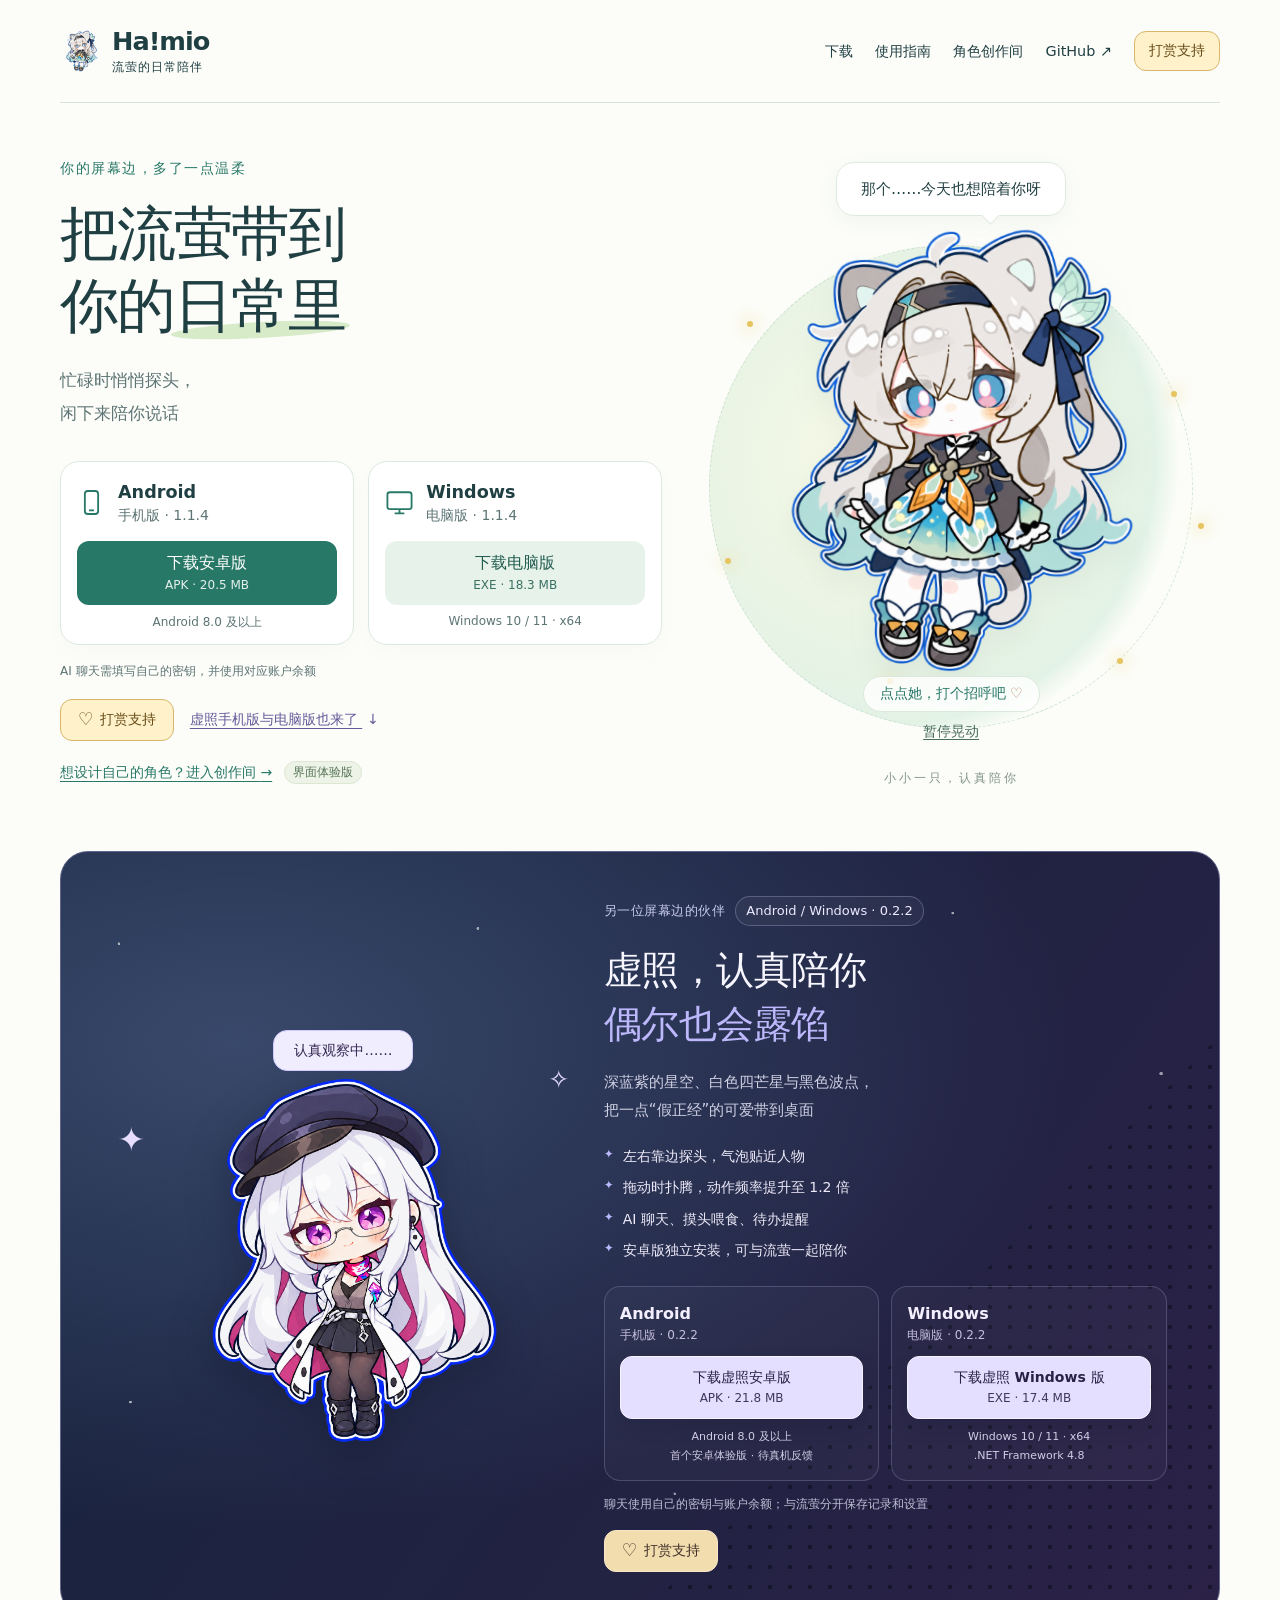
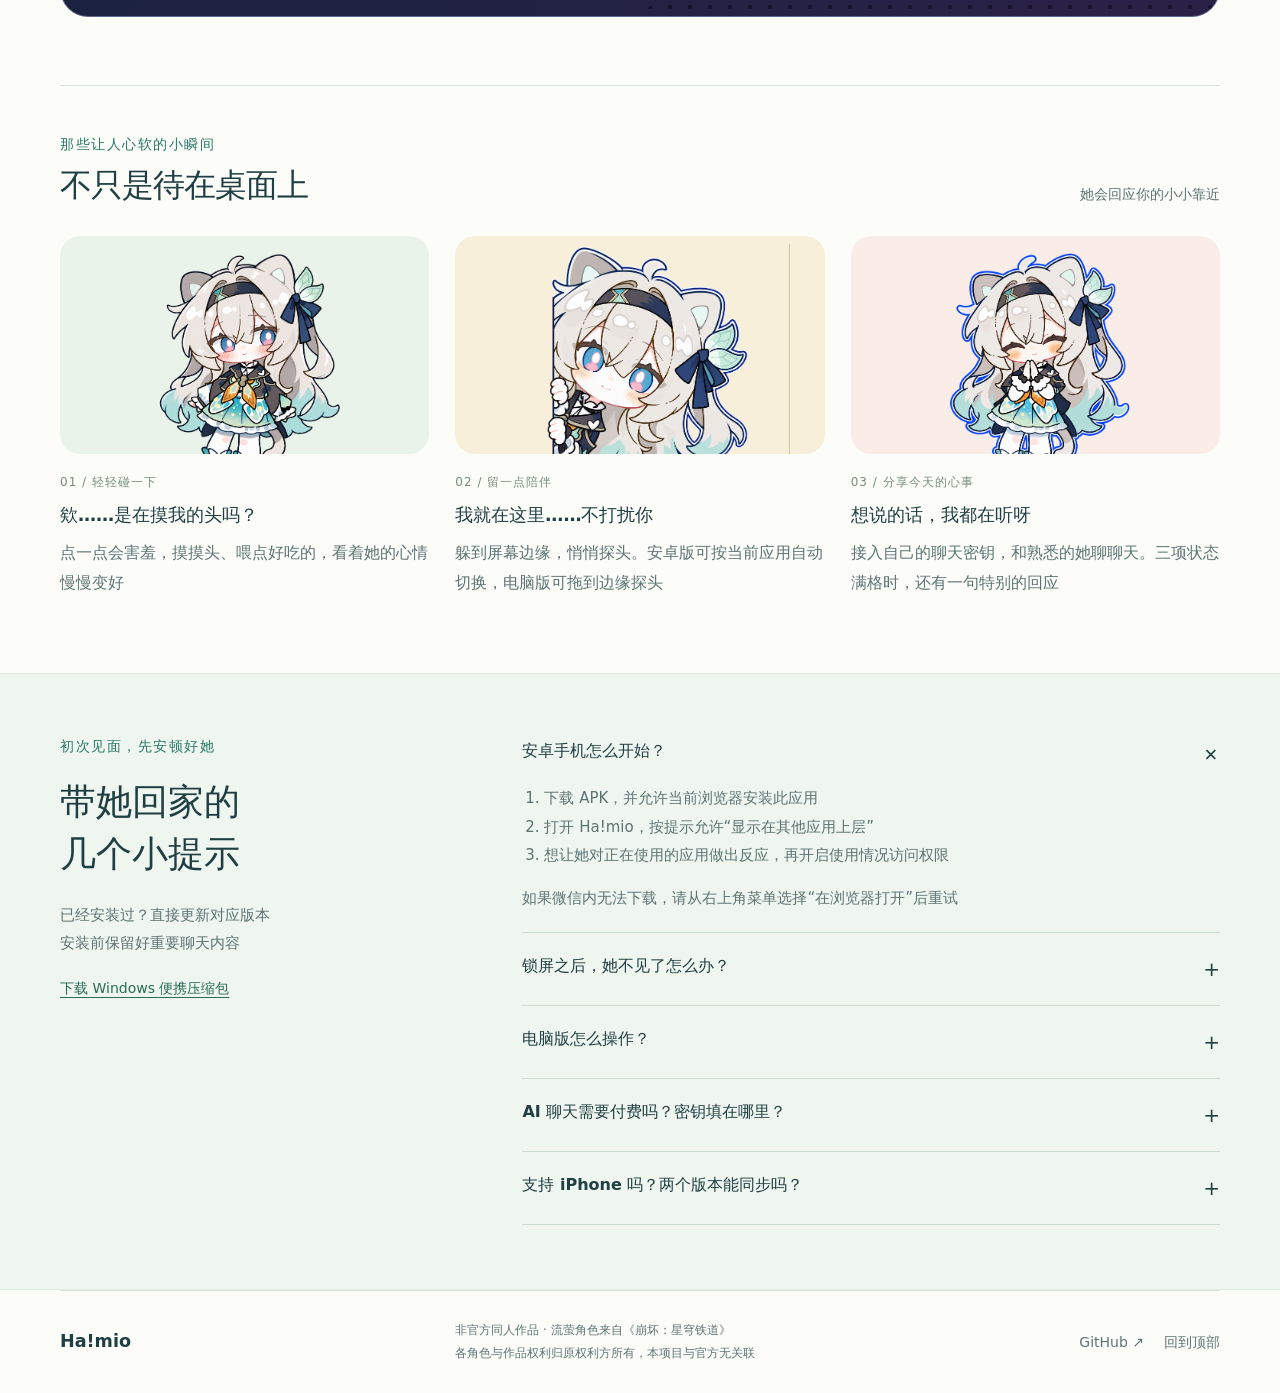
==== index.html @ b0b7372f "Publish Xuzhao Android 0.2.2 and add support dialog" ====
<!doctype html>
<html lang="zh-CN">
<head>
  <meta charset="utf-8">
  <meta name="viewport" content="width=device-width,initial-scale=1">
  <meta name="theme-color" content="#edf7f1">
  <meta name="description" content="Ha!mio 桌宠：流萤与虚照的 Android / Windows 版。摸头、喂食、探头陪伴与 AI 聊天。">
  <title>Ha!mio</title>
  <link rel="icon" href="favicon.ico">
  <link rel="stylesheet" href="style.css?v=20261021">
  <script src="app.js?v=20261021" defer></script>
</head>
<body>
  <a class="skip-link" href="#downloads">跳到下载</a>
  <header class="site-header wrap">
    <a class="brand" href="#top" aria-label="Ha!mio 首页"><img src="assets/idle.png" width="42" height="42" alt=""><span>Ha!mio<span class="brand-sub">流萤的日常陪伴</span></span></a>
    <nav aria-label="页面导航"><a href="#downloads">下载</a><a href="#guide">使用指南</a><a href="studio/">角色创作间</a><a href="https://github.com/Fangyihang-MAKO/hamio" target="_blank" rel="noopener noreferrer">GitHub ↗</a><button type="button" class="support-trigger support-nav" data-open-support aria-haspopup="dialog" aria-controls="support-dialog">打赏支持</button></nav>
  </header>
  <main id="top">
    <section class="hero wrap" aria-labelledby="hero-title">
      <div class="hero-copy">
        <p class="eyebrow">你的屏幕边，多了一点温柔</p>
        <h1 id="hero-title">把流萤带到<br>你的<span class="underline">日常里</span></h1>
        <p class="intro">忙碌时悄悄探头，<br>闲下来陪你说话</p>
        <div class="download-grid" id="downloads">
          <article class="download-card">
            <div class="platform"><svg viewBox="0 0 24 24" aria-hidden="true"><rect x="6.5" y="2.5" width="11" height="19" rx="2.5"/><path d="M10 18.5h4"/></svg><div><h2>Android</h2><span>手机版 · 1.1.4</span></div></div>
            <a class="button primary download" href="downloads/Ha-mio-Firefly-1.1.4.apk" download>下载安卓版 <span>APK · 20.5 MB</span></a>
            <p class="card-note">Android 8.0 及以上</p>
          </article>
          <article class="download-card">
            <div class="platform"><svg viewBox="0 0 24 24" aria-hidden="true"><rect x="2" y="3.5" width="20" height="14" rx="2"/><path d="M8 21h8M12 17.5V21"/></svg><div><h2>Windows</h2><span>电脑版 · 1.1.4</span></div></div>
            <a class="button secondary download" href="downloads/Ha-mio-Firefly-Windows-1.1.4.exe" download>下载电脑版 <span>EXE · 18.3 MB</span></a>
            <p class="card-note">Windows 10 / 11 · x64</p>
          </article>
        </div>
        <p class="download-note"><span>AI 聊天需填写自己的密钥，并使用对应账户余额</span></p>
        <div class="community-actions"><button type="button" class="support-trigger" data-open-support aria-haspopup="dialog" aria-controls="support-dialog"><span aria-hidden="true">♡</span> 打赏支持</button><a class="xuzhao-jump" href="#xuzhao">虚照手机版与电脑版也来了 <span aria-hidden="true">↓</span></a></div>
        <p id="download-status" class="download-status" role="status"></p>
        <p class="star-prompt" data-star-prompt="download-status" hidden><span>喜欢这份陪伴？</span><a href="https://github.com/Fangyihang-MAKO/hamio" target="_blank" rel="noopener noreferrer">去 GitHub 点个 Star <span aria-hidden="true">☆</span></a><small>自愿支持，不影响下载</small></p>
        <p class="studio-invite"><a href="studio/">想设计自己的角色？进入创作间 <span aria-hidden="true">→</span></a><span>界面体验版</span></p>
      </div>
      <div class="hero-art">
        <div class="orbit" aria-hidden="true"></div><div class="sparkles" aria-hidden="true"><i></i><i></i><i></i><i></i><i></i><i></i><i></i></div>
        <p class="speech" id="pet-speech" aria-live="polite">那个……今天也想陪着你呀</p>
        <button class="pet-button" id="pet-button" aria-label="摸摸流萤的头，看看她的表情"><span class="pet-pose"><img id="pet-image" src="assets/idle.png" width="1254" height="1254" alt="银发、薄荷色发尾的流萤，安静地看着你" fetchpriority="high"><img id="pet-transition" src="assets/idle.png" width="1254" height="1254" alt="" aria-hidden="true"></span></button>
        <span class="pet-hint">点点她，打个招呼吧 <span aria-hidden="true">♡</span></span>
        <button class="motion-toggle" id="motion-toggle" aria-pressed="false" hidden>开启晃动</button>
        <span class="art-caption">小小一只，认真陪你</span>
      </div>
    </section>

    <section class="xuzhao-release wrap" id="xuzhao" aria-labelledby="xuzhao-title">
      <div class="xuzhao-stage" aria-hidden="true">
        <span class="xuzhao-star xuzhao-star-one">✦</span><span class="xuzhao-star xuzhao-star-two">✧</span>
        <span class="xuzhao-stage-line">认真观察中……</span>
        <img src="assets/xuzhao-idle.png" width="1199" height="1312" alt="" loading="lazy">
      </div>
      <div class="xuzhao-copy">
        <p class="xuzhao-kicker">另一位屏幕边的伙伴 <span>Android / Windows · 0.2.2</span></p>
        <h2 id="xuzhao-title">虚照，认真陪你<br><span>偶尔也会露馅</span></h2>
        <p class="xuzhao-intro">深蓝紫的星空、白色四芒星与黑色波点，<br>把一点“假正经”的可爱带到桌面</p>
        <ul class="xuzhao-features">
          <li>左右靠边探头，气泡贴近人物</li>
          <li>拖动时扑腾，动作频率提升至 1.2 倍</li>
          <li>AI 聊天、摸头喂食、待办提醒</li>
          <li>安卓版独立安装，可与流萤一起陪你</li>
        </ul>
        <div class="xuzhao-downloads">
          <article class="xuzhao-platform-card">
            <h3>Android <span>手机版 · 0.2.2</span></h3>
            <a class="button download xuzhao-download" href="downloads/Ha-mio-Xuzhao-Android-0.2.2.apk" download data-download-status="xuzhao-download-status">下载虚照安卓版 <span>APK · 21.8 MB</span></a>
            <p class="xuzhao-requirements">Android 8.0 及以上<br>首个安卓体验版 · 待真机反馈</p>
          </article>
          <article class="xuzhao-platform-card">
            <h3>Windows <span>电脑版 · 0.2.2</span></h3>
            <a class="button download xuzhao-download" href="downloads/Ha-mio-Xuzhao-Windows-0.2.2.exe" download data-download-status="xuzhao-download-status">下载虚照 Windows 版 <span>EXE · 17.4 MB</span></a>
            <p class="xuzhao-requirements">Windows 10 / 11 · x64<br>.NET Framework 4.8</p>
          </article>
        </div>
        <p class="xuzhao-key-note">聊天使用自己的密钥与账户余额；与流萤分开保存记录和设置</p>
        <button type="button" class="support-trigger xuzhao-support" data-open-support aria-haspopup="dialog" aria-controls="support-dialog"><span aria-hidden="true">♡</span> 打赏支持</button>
        <p id="xuzhao-download-status" class="xuzhao-download-status" role="status"></p>
        <p class="star-prompt xuzhao-star-prompt" data-star-prompt="xuzhao-download-status" hidden><span>喜欢这份陪伴？</span><a href="https://github.com/Fangyihang-MAKO/hamio" target="_blank" rel="noopener noreferrer">去 GitHub 点个 Star <span aria-hidden="true">☆</span></a><small>自愿支持，不影响下载</small></p>
      </div>
    </section>

    <section class="moments wrap" aria-labelledby="moments-title">
      <div class="section-heading"><div><p class="eyebrow">那些让人心软的小瞬间</p><h2 id="moments-title">不只是待在桌面上</h2></div><p>她会回应你的小小靠近</p></div>
      <div class="moment-grid">
        <article class="moment"><div class="moment-image mint"><img src="assets/shy.png" width="1254" height="1254" alt="脸颊泛红的流萤" loading="lazy"></div><span class="number">01 / 轻轻碰一下</span><h3>欸……是在摸我的头吗？</h3><p>点一点会害羞，摸摸头、喂点好吃的，看着她的心情慢慢变好</p></article>
        <article class="moment"><div class="moment-image cream"><img class="peek-art" src="assets/peek.png" width="1254" height="1254" alt="从右侧悄悄探出头的流萤" loading="lazy"></div><span class="number">02 / 留一点陪伴</span><h3>我就在这里……不打扰你</h3><p>躲到屏幕边缘，悄悄探头。安卓版可按当前应用自动切换，电脑版可拖到边缘探头</p></article>
        <article class="moment"><div class="moment-image pink"><img src="assets/clap_closed.png" width="1254" height="1254" alt="闭眼微笑、双手合拢鼓掌的流萤" loading="lazy"></div><span class="number">03 / 分享今天的心事</span><h3>想说的话，我都在听呀</h3><p>接入自己的聊天密钥，和熟悉的她聊聊天。三项状态满格时，还有一句特别的回应</p></article>
      </div>
    </section>

    <section class="guide-section" id="guide" aria-labelledby="guide-title"><div class="wrap guide-layout">
      <div class="guide-intro"><p class="eyebrow">初次见面，先安顿好她</p><h2 id="guide-title">带她回家的<br>几个小提示</h2><p>已经安装过？直接更新对应版本<br>安装前保留好重要聊天内容</p><a class="text-link" href="downloads/Ha-mio-Firefly-Windows-1.1.4-portable.zip" download>下载 Windows 便携压缩包</a></div>
      <div class="faqs">
        <details open><summary>安卓手机怎么开始？<span aria-hidden="true">+</span></summary><div class="answer"><ol><li>下载 APK，并允许当前浏览器安装此应用</li><li>打开 Ha!mio，按提示允许“显示在其他应用上层”</li><li>想让她对正在使用的应用做出反应，再开启使用情况访问权限</li></ol><p>如果微信内无法下载，请从右上角菜单选择“在浏览器打开”后重试</p></div></details>
        <details><summary>锁屏之后，她不见了怎么办？<span aria-hidden="true">+</span></summary><div class="answer"><p>通常是手机限制了后台运行。请在系统设置里允许 Ha!mio 自启动、后台运行，并将电池策略设为“不限制”。不同机型的入口名称会有差异</p><p>华为：设置 → 应用和服务 → 应用启动管理 → Ha!mio → 关闭自动管理，并允许三项后台权限</p><a class="text-link" href="assets/sleep-guide.png" target="_blank" rel="noopener">查看各品牌锁屏恢复图解</a><p>纯血鸿蒙通过兼容工具运行时，仍可能消失，也无法完整识别鸿蒙原生应用</p></div></details>
        <details><summary>电脑版怎么操作？<span aria-hidden="true">+</span></summary><div class="answer"><p>打开 EXE 即可使用，系统需有 .NET Framework 4.8。单击害羞、双击聊天、拖动换位置，拖到左右边缘松手即可探头。更多功能在右键菜单里</p><p>更新前请先从旧版的右键或托盘菜单中退出。电脑版目前不支持识别前台应用后自动躲起</p><p>当前为未签名的个人体验版，请确认文件来源，不要关闭系统安全防护</p></div></details>
        <details><summary>AI 聊天需要付费吗？密钥填在哪里？<span aria-hidden="true">+</span></summary><div class="answer"><p>AI 聊天使用你自己的模型服务账户余额，费用由对应服务商收取。网页不会索取或保存你的密钥</p><p>安卓：消息 → 对应角色 → 更多 → 填写密钥<br>电脑：聊天窗口 → 装扮与密钥</p><p>当前程序使用 DeepSeek 兼容的既有接口，仅填写其他平台的密钥不能更换服务商。聊天内容会发送给模型服务处理，密钥在本机加密保存</p></div></details>
        <details><summary>支持 iPhone 吗？两个版本能同步吗？<span aria-hidden="true">+</span></summary><div class="answer"><p>目前提供 Android 和 Windows 两个版本，暂不支持 iPhone。聊天记录、密钥和设置保存在各自设备上，不会跨设备同步</p></div></details>
      </div>
    </div></section>

  </main>
  <footer class="wrap"><span class="footer-brand">Ha!mio</span><p>非官方同人作品 · 流萤角色来自《崩坏：星穹铁道》<br>各角色与作品权利归原权利方所有，本项目与官方无关联</p><div class="footer-links"><a href="https://github.com/Fangyihang-MAKO/hamio" target="_blank" rel="noopener noreferrer">GitHub ↗</a><a href="#top">回到顶部</a></div></footer>

  <dialog class="support-dialog" id="support-dialog" aria-labelledby="support-title" aria-describedby="support-description">
    <div class="support-dialog-heading"><div><p class="support-eyebrow">谢谢你喜欢 Ha!mio</p><h2 id="support-title">打赏支持</h2></div><button type="button" class="support-close" aria-label="关闭打赏窗口" autofocus>×</button></div>
    <p id="support-description">如果这份陪伴让你开心，可以用微信扫码支持创作，金额由你决定</p>
    <img class="support-qr" src="assets/support-wechat.png" alt="作者提供的微信收款码，使用微信扫码后自行确认收款人和金额" loading="lazy">
    <a class="support-save" href="assets/support-wechat.png" target="_blank" rel="noopener" download="Ha-mio-微信收款码.png">保存收款码原图</a>
    <p class="support-footnote">完全自愿；下载和使用不需要打赏</p>
  </dialog>

</body>
</html>
---- style.css ----
@charset "UTF-8";
:root{--ink:#203f42;--muted:#5d7474;--green:#287867;--mint:#e4f1e8;--cream:#fff9ec;--line:#d8e5dd;--pink:#edc7bb;font-family:"Microsoft YaHei","PingFang SC",system-ui,sans-serif;color:var(--ink);background:#fcfdf9;font-synthesis:none;scroll-behavior:smooth}
*{box-sizing:border-box}body{margin:0}button,a{-webkit-tap-highlight-color:transparent}button,input{font:inherit}a{color:inherit;text-decoration:none}button{cursor:pointer}button:focus-visible,a:focus-visible,summary:focus-visible{outline:3px solid #bd7555;outline-offset:5px}img{display:block;max-width:100%;height:auto}button{color:inherit}h1,h2,h3,p{margin:0}h1,h2,h3{font-weight:700}.wrap{width:min(1160px,calc(100% - 64px));margin-inline:auto}.skip-link{position:absolute;left:16px;top:-100px;background:white;padding:16px;z-index:10}.skip-link:focus{top:12px}.site-header{display:flex;align-items:center;justify-content:space-between;gap:20px;padding-block:26px;border-bottom:1px solid var(--line)}.brand{display:flex;align-items:center;gap:10px;font-size:1.6rem;letter-spacing:-1px;font-weight:800}.brand-sub{display:block;font-size:.625rem;letter-spacing:2px;margin-top:1px}.site-header nav{display:flex;align-items:center;gap:30px;font-size:.9rem}.hero{display:grid;grid-template-columns:1.12fr 1fr;align-items:center;gap:20px;padding-top:54px;padding-bottom:64px}.eyebrow{font-size:.875rem;letter-spacing:1.5px;color:var(--green);font-weight:600;margin-bottom:20px}h1{font-size:clamp(2.6rem,4.6vw,4.1rem);line-height:1.22;letter-spacing:-2px}.underline{position:relative;z-index:0}.underline:after{content:"";position:absolute;bottom:2px;height:16px;background:#d7ebc9;border-radius:50%;left:-3px;right:-5px;z-index:-1;transform:rotate(-3deg)}.intro{margin-top:23px;color:var(--muted);font-size:1.08rem;line-height:1.9}.download-grid{display:grid;grid-template-columns:1fr 1fr;gap:14px;margin-top:31px;scroll-margin-top:20px}.download-card{background:#fff;border:1px solid #dce9e0;border-radius:19px;padding:18px 16px 13px;box-shadow:0 7px 24px #203f4205}.platform{display:flex;align-items:center;gap:12px;margin-bottom:16px}.platform svg{width:29px;fill:none;stroke:var(--green);stroke-width:1.5;flex-shrink:0}.platform h2{font-size:1.1rem;line-height:1.4}.platform span{font-size:.8rem;color:var(--muted)}.button{display:inline-flex;align-items:center;justify-content:center;gap:7px;padding:14px 20px;border:0;border-radius:12px;font-weight:600;transition:background .2s,transform .2s;font-size:1rem;line-height:1.4}.button:hover{transform:translateY(-2px)}.download{width:100%;display:flex;flex-direction:column;gap:3px;padding:11px 8px}.download span{font-size:.75rem;font-weight:400;opacity:.88}.primary{color:#fff;background:var(--green)}.primary:hover{background:#1e6355}.secondary{color:#245d51;background:#e7f3ea}.secondary:hover{background:#d6ecdc}.card-note{text-align:center;font-size:.75rem;color:var(--muted);margin-top:9px}.download-note{font-size:.8rem;line-height:1.9;margin-top:15px;color:#42625a}.download-note span{display:block;color:var(--muted);font-size:.75rem}.download-status{font-size:.875rem;line-height:1.6;color:var(--green);min-height:0}.download-status:not(:empty){margin-top:12px}.hero-art{align-self:stretch;position:relative;display:flex;flex-direction:column;justify-content:center;align-items:center;min-width:0}.orbit{position:absolute;width:90%;aspect-ratio:1;top:14%;border-radius:50%;background:radial-gradient(circle at 40% 40%,#f9f9e6,#e2f2e5 65%,#e0f0e400 71%);border:1px dashed #a9ccb77a;transform:rotate(-20deg)}.speech{position:relative;background:#fff;border:1px solid #dfeadf;border-radius:18px;padding:14px 24px;margin-top:5px;font-size:.95rem;box-shadow:0 5px 20px #476a4810;z-index:2;text-align:center;line-height:1.6;min-height:54px}.speech:after{content:"";position:absolute;bottom:-7px;right:30%;width:12px;height:12px;background:white;transform:rotate(45deg);border-right:1px solid #dfeadf;border-bottom:1px solid #dfeadf}.pet-button{position:relative;background:none;border:0;padding:0;width:97%;max-width:460px;z-index:1;transform-origin:50% 65%;will-change:transform}.pet-button img{width:100%;filter:drop-shadow(0 14px 13px #546c6612)}.pet-button:hover{cursor:pointer}.pet-hint{position:relative;z-index:1;display:block;color:var(--green);font-size:.875rem;background:#ffffffcc;border:1px solid #dce8db;padding:8px 16px;border-radius:99px}.pet-hint span{color:#be806b}.art-caption{margin-top:18px;color:#81928b;font-size:.75rem;letter-spacing:3px}.sparkles{position:absolute;inset:10% 0 10%;pointer-events:none}.sparkles i{position:absolute;width:6px;height:6px;border-radius:50%;background:#e6c460;box-shadow:0 0 15px 5px #f3db9866;animation:glow 4s ease-in-out infinite}.sparkles i:nth-child(1){left:12%;top:20%}.sparkles i:nth-child(2){right:8%;top:34%;animation-delay:1s}.sparkles i:nth-child(3){left:8%;top:67%;animation-delay:2s}.sparkles i:nth-child(4){right:18%;bottom:12%;animation-delay:3s}.sparkles i:nth-child(5){left:50%;top:10%;animation-delay:.5s}.sparkles i:nth-child(6){left:38%;bottom:8%;animation-delay:2s}.sparkles i:nth-child(7){right:3%;top:60%;animation-delay:1.5s}@keyframes glow{0%,100%{opacity:.25;transform:translateY(5px)}50%{opacity:1;transform:translateY(-9px)}}.moments{padding:50px 0 76px;border-top:1px solid var(--line)}.section-heading{display:flex;justify-content:space-between;align-items:end;gap:20px;margin-bottom:28px}.section-heading .eyebrow{margin-bottom:10px}.section-heading h2{font-size:2rem;letter-spacing:-1px}.section-heading>p{font-size:.9rem;color:var(--muted);padding-bottom:4px}.moment-grid{display:grid;grid-template-columns:repeat(3,1fr);gap:26px}.moment-image{height:218px;border-radius:20px;overflow:hidden;position:relative;display:flex;justify-content:center}.moment-image img{height:110%;width:auto;max-width:90%;object-fit:contain;object-position:top;transform:translateY(14px)}.moment-image .peek-art{height:115%;transform:translate(24px,8px);border-right:1px solid #d2c79d}.mint{background:#eaf3ea}.cream{background:#f7efd9}.pink{background:#faede7}.number{display:block;font-size:.75rem;color:#778d7d;letter-spacing:1px;margin:20px 0 10px}.moment h3{font-size:1.13rem;line-height:1.5;margin-bottom:10px}.moment p{font-size:1rem;line-height:1.85;color:var(--muted)}.guide-section{background:#eff5ef;border-top:1px solid #e1e9df;border-bottom:1px solid #e1e9df;scroll-margin-top:20px}.guide-layout{display:grid;grid-template-columns:.72fr 1.28fr;gap:70px;padding-block:64px}.guide-intro h2{font-size:2.25rem;line-height:1.45}.guide-intro>p:not(.eyebrow){color:var(--muted);line-height:1.9;font-size:.95rem;margin-top:20px}.text-link{text-decoration:underline;text-underline-offset:4px;color:#286c59;font-size:.875rem;line-height:1.8}.guide-intro .text-link{display:inline-block;margin-top:18px}.faqs details{border-bottom:1px solid #cbdccf;padding:20px 0}.faqs details:first-child{padding-top:0}summary{cursor:pointer;font-weight:600;line-height:1.6;list-style:none;display:flex;justify-content:space-between;gap:16px}summary::-webkit-details-marker{display:none}summary>span{font-size:1.25rem;font-weight:400;transition:transform .2s}details[open] summary>span{transform:rotate(45deg)}.answer{font-size:.9375rem;line-height:1.9;color:var(--muted);padding-top:14px}.answer p+p{margin-top:12px}.answer ol{margin:0 0 14px;padding-left:22px}.answer a{display:inline-block;margin-block:12px}footer{border-top:1px solid var(--line);display:flex;justify-content:space-between;align-items:center;gap:20px;padding-block:28px;color:var(--muted);font-size:.75rem;line-height:1.9}.footer-brand{font-size:1.1rem;font-weight:700;color:var(--ink)}footer>a{font-size:.875rem}
@media(min-width:1500px){.hero{padding-top:65px;padding-bottom:75px}}
@media(max-width:850px){.wrap{width:calc(100% - 40px)}.hero{gap:5px;grid-template-columns:1.15fr 1fr}.site-header nav{gap:18px}.hero-art .speech{padding:12px;font-size:.875rem}.hero-art{justify-content:flex-start;padding-top:36px}.hero-art .pet-button{margin-top:18px}.download-card{padding:14px 10px}.hero-art .orbit{top:22%;height:auto}.moment-grid{gap:18px}.moment-image{height:170px}.guide-layout{gap:30px;grid-template-columns:.8fr 1.2fr}footer{flex-wrap:wrap}.platform{gap:8px}}
@media(max-width:620px){.wrap{width:calc(100% - 36px)}.site-header{padding-block:18px;gap:8px}.brand{font-size:1.35rem;gap:7px}.brand img{width:34px;height:34px}.brand-sub{font-size:.54rem;letter-spacing:1.3px}.site-header nav{gap:15px;font-size:.875rem}.site-header nav>a:first-child{display:none}.hero{padding-top:32px;display:flex;flex-direction:column;gap:24px;padding-bottom:35px}.hero-copy{width:100%}h1{font-size:2.8rem;letter-spacing:-1px}h1 br{display:none}.hero .eyebrow{font-size:.8rem;letter-spacing:1px;margin-bottom:14px}.intro{font-size:1rem;margin-top:16px;line-height:1.8}.intro br{display:none}.intro br:after{content:"，"}.download-grid{margin-top:23px;gap:12px}.download-card{padding:15px 12px 12px}.platform h2{font-size:1rem}.platform span{font-size:.75rem}.platform svg{width:25px}.button{font-size:.9375rem}.hero-art{width:100%;padding-top:0;max-width:400px;margin-inline:auto;align-self:center}.hero-art .pet-button{width:80%;margin-top:8px;max-width:315px}.hero-art .orbit{width:78%;top:13%}.hero-art .speech{font-size:.875rem;padding:10px 20px;min-height:0}.pet-hint{font-size:.8125rem;padding:7px 15px}.art-caption{display:none}.moments{padding-block:34px 40px}.section-heading{display:block;margin-bottom:24px}.section-heading h2{font-size:1.6rem}.section-heading>p{margin-top:10px}.moment-grid{grid-template-columns:1fr;gap:26px}.moment{display:grid;grid-template-columns:112px 1fr;gap:0 17px;align-content:start}.moment-image{grid-row:1/4;height:148px;border-radius:16px;align-self:center}.moment-image img{max-width:145%;height:100%;transform:translateY(8px)}.moment-image .peek-art{transform:translate(13px,3px);height:105%}.number{margin:3px 0 7px;font-size:.75rem}.moment h3{font-size:1rem;line-height:1.6;margin-bottom:6px}.moment p{font-size:.9375rem;line-height:1.8}.guide-layout{grid-template-columns:1fr;gap:28px;padding-block:35px}.guide-intro h2{font-size:1.7rem}.guide-intro h2 br{display:none}.guide-intro .eyebrow{margin-bottom:10px}.guide-intro>p:not(.eyebrow){margin-top:13px}.guide-intro .text-link{margin-top:10px}.faqs details{padding-block:18px}.answer{font-size:.9375rem}footer{align-items:flex-start;gap:10px;padding-block:22px}footer p{order:3;flex-basis:100%}footer>a{margin-left:auto}}
@media(prefers-reduced-motion:reduce){:root{scroll-behavior:auto}*,*:before,*:after{animation:none!important;transition:none!important}}
.brand-sub{font-size:.75rem;letter-spacing:1px;font-weight:400;margin-top:3px}.platform span{font-size:.875rem}.brand img{object-fit:contain}.hero-copy{min-width:0}@media(max-width:380px){.site-header nav{gap:9px}.brand{font-size:1.2rem}.brand img{width:30px;height:30px}.brand-sub{letter-spacing:0}}

.pet-pose{position:relative;display:block;transform-origin:50% 65%}.pet-pose img{width:100%;height:auto}.pet-pose #pet-transition{position:absolute;inset:0;opacity:0;pointer-events:none}.pet-button{touch-action:manipulation}.speech{transition:box-shadow .25s ease}.pet-button:active{cursor:pointer}@media(prefers-reduced-motion:reduce){.pet-button:not(.motion-active),.pet-button:not(.motion-active) .pet-pose{transform:none!important;will-change:auto}}

.motion-toggle{position:relative;z-index:2;background:transparent;border:0;color:#486c5e;text-decoration:underline;text-underline-offset:3px;font-size:.875rem;padding:10px 15px;min-height:40px;border-radius:12px}.motion-toggle:hover{background:#e8f1e5}.motion-toggle[hidden]{display:none}
.studio-invite{display:flex;align-items:center;flex-wrap:wrap;gap:8px 12px;margin-top:20px;font-size:.875rem;line-height:1.7}.studio-invite a{color:var(--green);text-decoration:underline;text-underline-offset:4px}.studio-invite>span{font-size:.72rem;background:#edf3e6;color:#557457;border:1px solid #dce7d2;border-radius:30px;padding:1px 8px}@media(max-width:400px){.site-header nav{gap:10px;font-size:.78rem}}

/* Xuzhao is a separate Windows release; keep the Firefly page theme intact. */
.xuzhao-jump{display:inline-block;margin-top:12px;font-size:.875rem;line-height:1.7;color:#665b9a;text-decoration:underline;text-underline-offset:4px}
.xuzhao-jump span{display:inline-block;margin-left:5px}
.xuzhao-release{position:relative;isolation:isolate;display:grid;grid-template-columns:.9fr 1.1fr;gap:30px;align-items:center;overflow:hidden;margin-bottom:68px;padding:44px 52px;border:1px solid #61648c;border-radius:28px;color:#f7f6ff;background:radial-gradient(ellipse at 15% 25%,#39496b 0%,transparent 60%),linear-gradient(125deg,#14243c,#2b2147);scroll-margin-top:24px}
.xuzhao-release:before{content:"";position:absolute;inset:0;z-index:-1;pointer-events:none;background-image:radial-gradient(circle at 5% 12%,#fff9 0 1px,transparent 1.5px),radial-gradient(circle at 36% 10%,#fff8 0 1.2px,transparent 1.7px),radial-gradient(circle at 77% 8%,#fff9 0 1px,transparent 1.5px),radial-gradient(circle at 95% 29%,#fff8 0 1.5px,transparent 2px),radial-gradient(circle at 53% 84%,#fff8 0 1px,transparent 1.5px),radial-gradient(circle at 6% 72%,#fffa 0 1px,transparent 1.5px)}
.xuzhao-release:after{content:"";position:absolute;right:0;bottom:0;width:50%;aspect-ratio:1;z-index:-1;pointer-events:none;clip-path:polygon(100% 0,100% 100%,0 100%);background-image:radial-gradient(circle,#080b18 2px,transparent 2.5px);background-size:20px 20px;opacity:.55}
.xuzhao-stage{position:relative;min-width:0;display:flex;flex-direction:column;align-items:center;justify-content:center;padding:10px 0 0}
.xuzhao-stage img{width:min(100%,340px);height:auto;filter:drop-shadow(0 14px 22px #0a10285c)}
.xuzhao-stage-line{position:relative;z-index:1;margin-bottom:5px;padding:9px 20px;background:#f0edff;border:1px solid #d2caff;border-radius:14px;color:#34274f;font-size:.875rem;line-height:1.5}
.xuzhao-star{position:absolute;color:#e6ddff;line-height:1;pointer-events:none}
.xuzhao-star-one{top:24%;left:1%;font-size:33px}
.xuzhao-star-two{top:11%;right:1%;font-size:25px}
.xuzhao-copy{min-width:0;position:relative}
.xuzhao-kicker{display:flex;flex-wrap:wrap;align-items:center;gap:10px;color:#c6caef;font-size:.8125rem;line-height:1.7;letter-spacing:.5px;margin-bottom:17px}
.xuzhao-kicker span{padding:3px 10px;border:1px solid #8589ad80;border-radius:99px;background:#ffffff0a;color:#eeeaff;letter-spacing:0}
.xuzhao-copy h2{font-size:clamp(1.8rem,3vw,2.5rem);line-height:1.4;letter-spacing:-.5px}
.xuzhao-copy h2 span{color:#bcb8fb}
.xuzhao-intro{margin-top:17px;font-size:.9375rem;line-height:1.9;color:#d0d1e4}
.xuzhao-features{padding:0;margin:20px 0 24px;list-style:none;display:grid;gap:9px;color:#eeeaf9;font-size:.875rem;line-height:1.6}
.xuzhao-features li{position:relative;padding-left:19px}
.xuzhao-features li:before{content:"✦";position:absolute;left:0;top:0;color:#bbb8fd;font-size:12px}
.xuzhao-download{max-width:340px;padding:13px 18px;background:#e5dfff;color:#282346;border:1px solid #f6f2ff;box-shadow:0 8px 20px #070c201c}
.xuzhao-download:hover{background:#f1edff}
.xuzhao-requirements{max-width:340px;text-align:center;color:#d0cde4;font-size:.75rem;line-height:1.8;margin-top:9px}
.xuzhao-key-note{max-width:420px;color:#bebed5;font-size:.75rem;line-height:1.8;margin-top:13px}
.xuzhao-download-status{font-size:.8125rem;color:#f4eaff;line-height:1.8;max-width:420px}
.xuzhao-download-status:not(:empty){margin-top:10px}
.xuzhao-release a:focus-visible{outline-color:#fff}
@media(max-width:850px){.xuzhao-release{padding:30px 28px;gap:20px}.xuzhao-copy h2{font-size:1.85rem}.xuzhao-intro br{display:none}.xuzhao-stage img{max-width:300px}}
@media(max-width:620px){.xuzhao-release{grid-template-columns:1fr;padding:26px 22px 29px;gap:22px;margin-bottom:36px;border-radius:22px}.xuzhao-stage{padding-top:0;max-width:270px;width:100%;margin-inline:auto}.xuzhao-stage img{width:235px}.xuzhao-stage-line{font-size:.8125rem;padding:7px 16px}.xuzhao-copy h2{font-size:1.9rem}.xuzhao-kicker{margin-bottom:13px;gap:7px;font-size:.75rem}.xuzhao-intro{margin-top:12px}.xuzhao-features{margin:16px 0 20px;gap:8px}.xuzhao-download,.xuzhao-requirements{max-width:none}.xuzhao-key-note{font-size:.75rem}.xuzhao-release:after{width:85%}}

.site-header nav{flex-wrap:wrap;justify-content:flex-end;gap:14px 22px}
.support-trigger{display:inline-flex;align-items:center;justify-content:center;gap:6px;padding:10px 17px;min-height:42px;border:1px solid #d9b66c;border-radius:12px;background:#fff2ca;color:#664b18;font-size:.875rem;font-weight:600;line-height:1.4}
.support-trigger:hover{background:#ffe9a8}
.support-trigger span{font-size:1.1rem;line-height:1}
.support-nav{padding:9px 14px;min-height:38px}
.community-actions{display:flex;flex-wrap:wrap;align-items:center;gap:10px 16px;margin-top:16px}
.community-actions .xuzhao-jump{margin-top:0}
.star-prompt{display:flex;flex-wrap:wrap;align-items:center;gap:6px 12px;border:1px solid #dfdfba;background:#fffcec;border-radius:12px;padding:12px 14px;margin-top:14px;font-size:.8125rem;line-height:1.7;color:#5e5838}
.star-prompt[hidden]{display:none}
.star-prompt a{font-weight:600;color:#286858;text-decoration:underline;text-underline-offset:3px}
.star-prompt small{flex-basis:100%;font-size:.75rem;color:#77745d}
.footer-links{display:flex;gap:20px;align-items:center;font-size:.875rem}
.xuzhao-downloads{display:grid;grid-template-columns:repeat(auto-fit,minmax(min(100%,210px),1fr));gap:12px}
.xuzhao-platform-card{min-width:0;padding:15px;border:1px solid #8386a861;border-radius:16px;background:#ffffff08}
.xuzhao-platform-card:only-child{max-width:340px}
.xuzhao-platform-card h3{font-size:1rem;margin-bottom:12px;line-height:1.5;color:#f4efff}
.xuzhao-platform-card h3 span{display:block;color:#c5bfdc;font-size:.75rem;font-weight:400}
.xuzhao-platform-card .xuzhao-download{max-width:none;font-size:.875rem;padding:11px 8px}
.xuzhao-platform-card .xuzhao-requirements{font-size:.6875rem;line-height:1.7;max-width:none}
.xuzhao-support{margin-top:14px;background:#f2ddae;border-color:#f8e8c8;color:#42312a}
.xuzhao-support:hover{background:#ffecc5}
.xuzhao-star-prompt{background:#ddd6ff10;border-color:#a49bca70;color:#e3def6}
.xuzhao-star-prompt a{color:#e6dcff}
.xuzhao-star-prompt small{color:#bfb9d4}
body.support-open{overflow:hidden}
.support-dialog{width:min(440px,calc(100% - 24px));max-height:calc(100vh - 24px);max-height:calc(100dvh - 24px);padding:22px;border:1px solid #d5e6dc;border-radius:22px;color:var(--ink);background:#fcfdf9;box-shadow:0 20px 70px #132f3a42;overflow:auto;overscroll-behavior:contain}
.support-dialog::backdrop{background:#132c3dc4;backdrop-filter:blur(3px)}
.support-dialog-heading{display:flex;align-items:flex-start;justify-content:space-between;gap:14px;margin-bottom:12px}
.support-eyebrow{font-size:.75rem;line-height:1.5;color:var(--green);margin-bottom:5px}
.support-dialog h2{font-size:1.5rem;line-height:1.4}
.support-close{display:flex;align-items:center;justify-content:center;flex-shrink:0;width:38px;height:38px;background:#eaf2ec;border:1px solid #d8e6dc;border-radius:50%;color:#365a4c;font-size:1.6rem;line-height:1}
.support-close:hover{background:#dcece1}
#support-description{font-size:.875rem;line-height:1.8;color:var(--muted)}
.support-qr{width:100%;height:auto;margin:16px auto 12px;border-radius:12px}
.support-save{display:flex;align-items:center;justify-content:center;min-height:43px;background:#287867;color:white;border-radius:11px;font-size:.875rem;padding:10px 14px;text-align:center}
.support-save:hover{background:#1e6355}
.support-footnote{margin-top:10px;font-size:.75rem;line-height:1.7;color:#667d70;text-align:center}
@media(max-width:850px){.site-header{flex-wrap:wrap}.site-header nav{flex:1;min-width:330px;gap:10px 16px}}
@media(max-width:620px){.site-header nav{flex-basis:100%;min-width:0;justify-content:flex-start;gap:8px 16px}.site-header nav>a:first-child{display:inline}.support-nav{padding:7px 11px;min-height:36px;font-size:.8125rem}.footer-links{margin-left:auto;gap:16px}.xuzhao-platform-card:only-child{max-width:none}.support-dialog{padding:18px;border-radius:18px}.support-dialog h2{font-size:1.35rem}.community-actions{gap:10px 14px}.star-prompt{padding:11px 12px}}
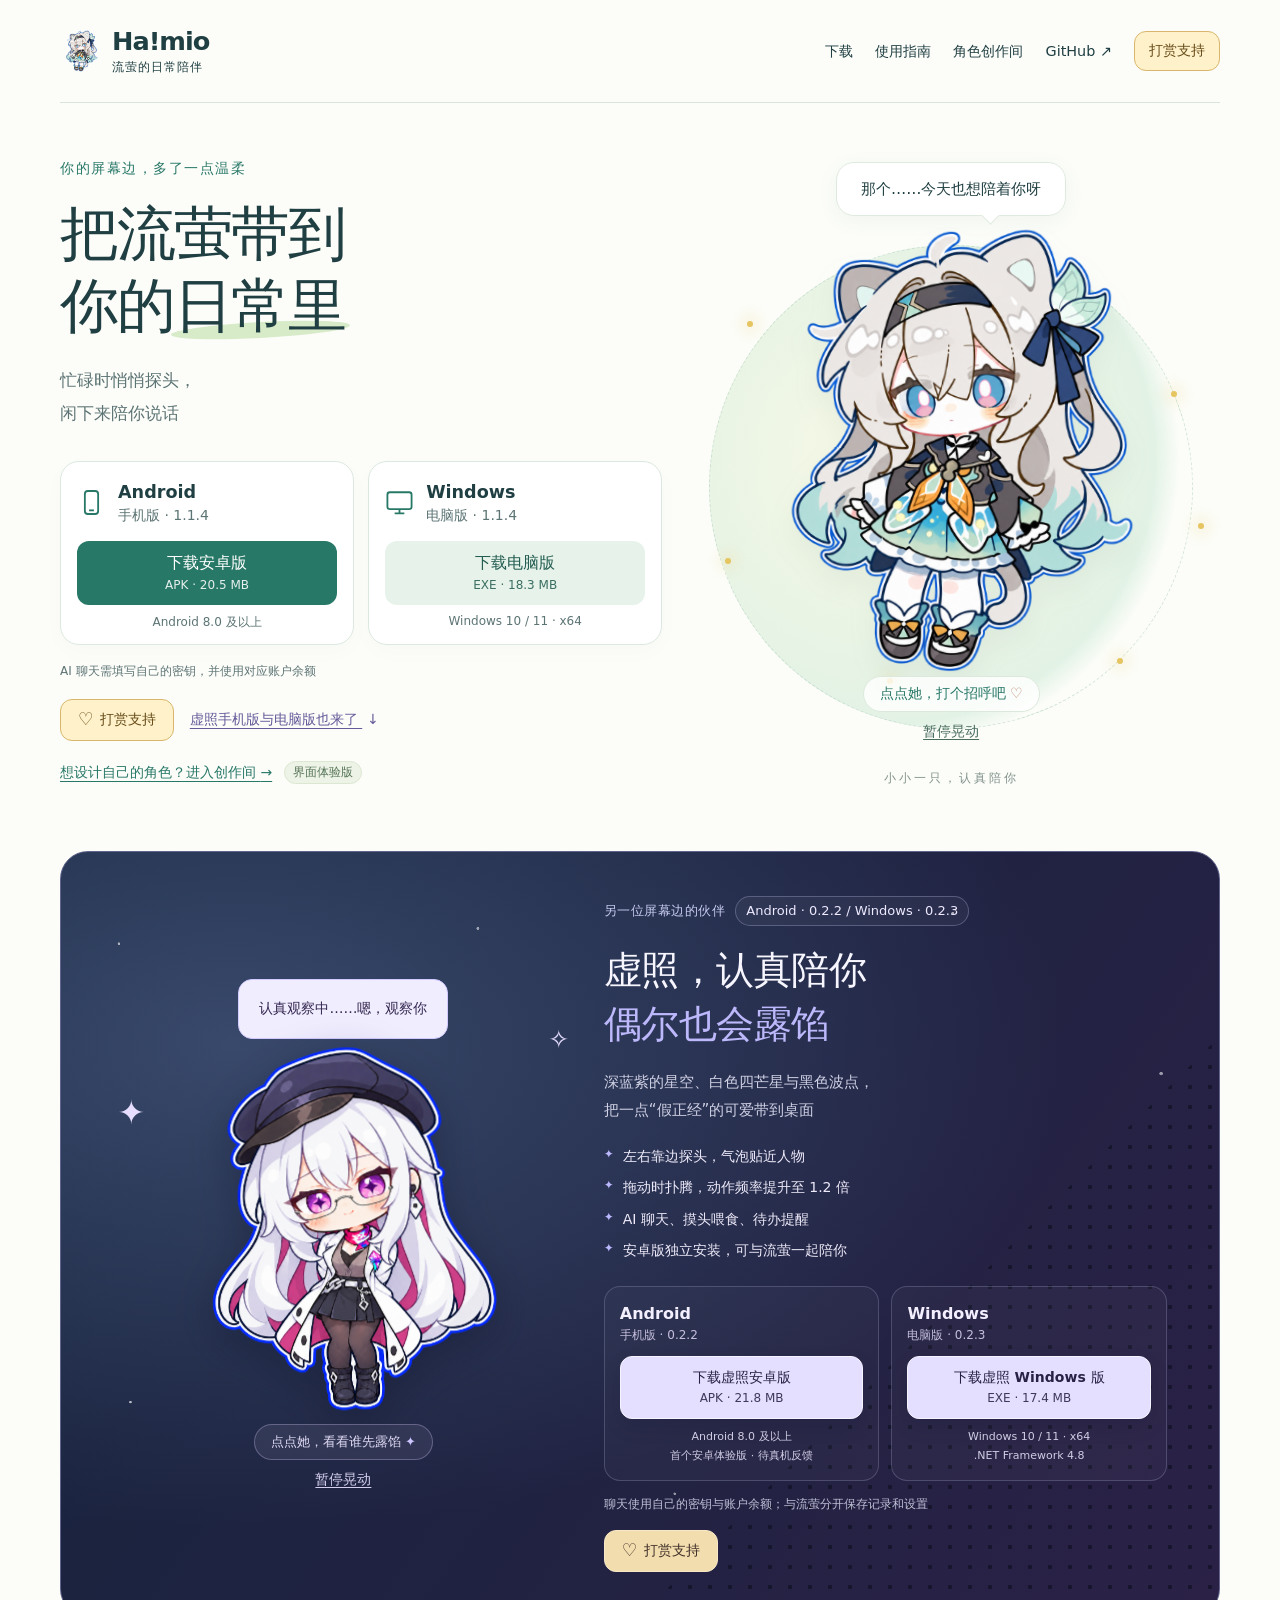
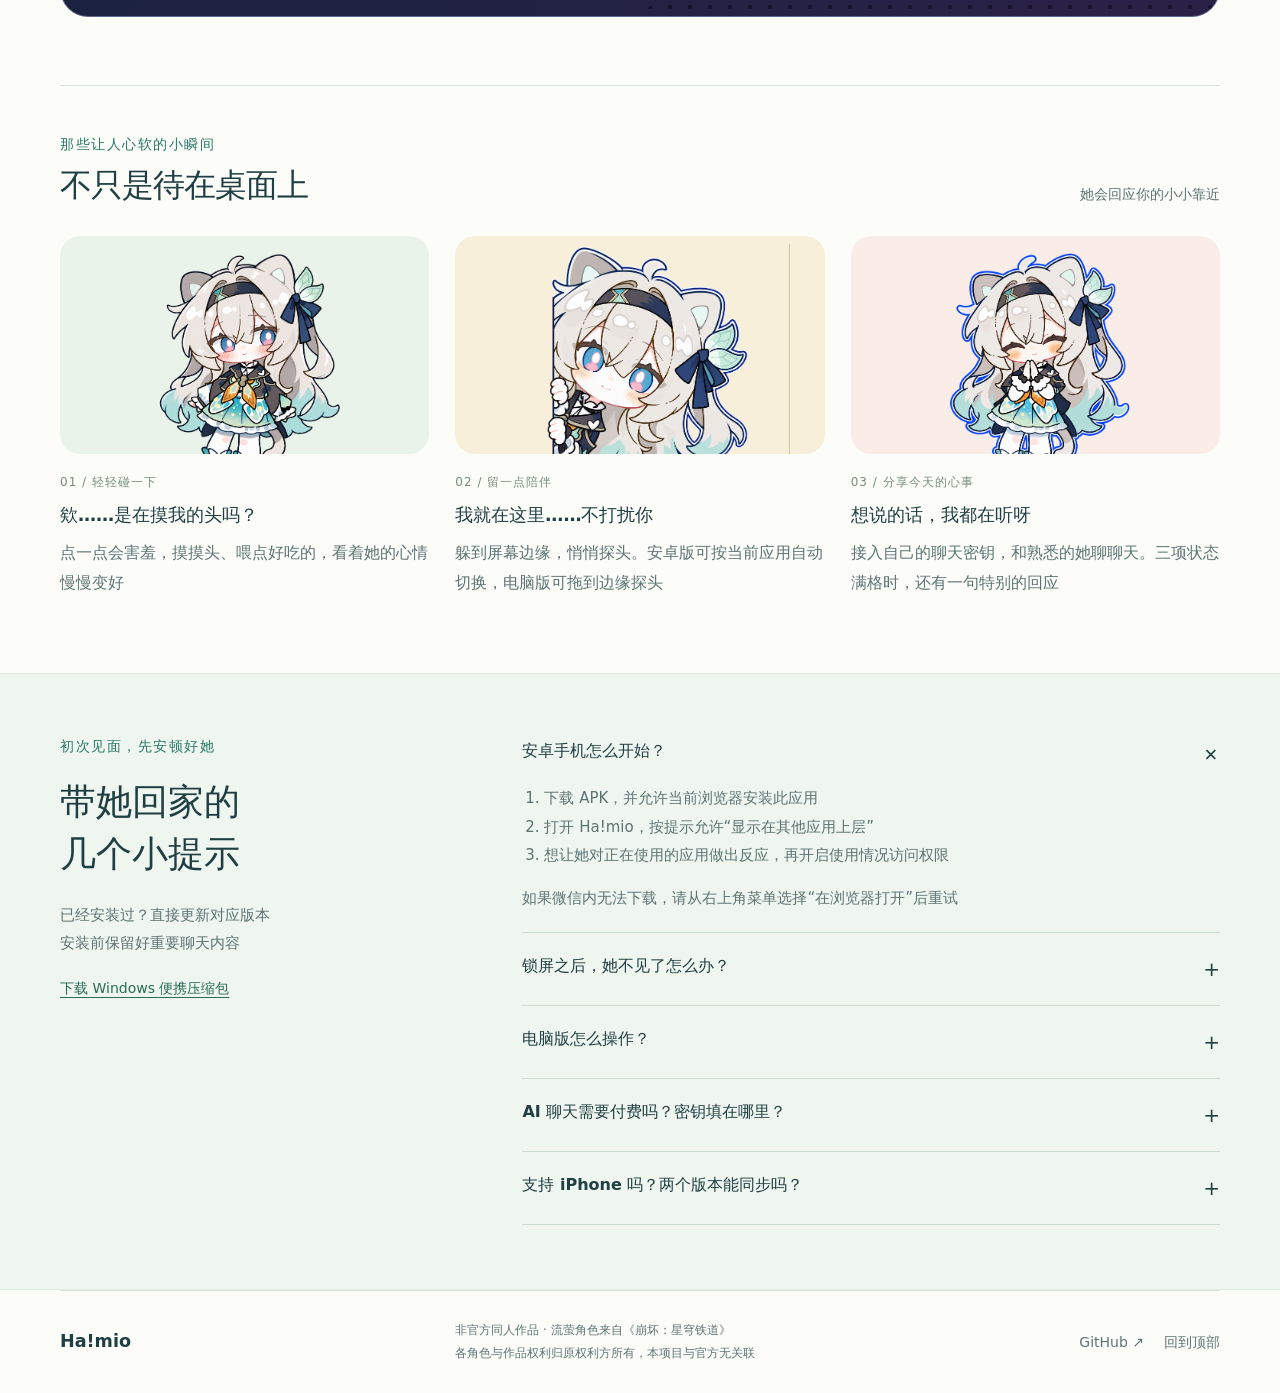
==== commit 3f9c1fe3: "Restore Xuzhao chat peek shortcut and add interactive website preview" ====
--- a/index.html
+++ b/index.html
@@ -7,8 +7,8 @@
   <meta name="description" content="Ha!mio 桌宠：流萤与虚照的 Android / Windows 版。摸头、喂食、探头陪伴与 AI 聊天。">
   <title>Ha!mio</title>
   <link rel="icon" href="favicon.ico">
-  <link rel="stylesheet" href="style.css?v=20261021">
-  <script src="app.js?v=20261021" defer></script>
+  <link rel="stylesheet" href="style.css?v=20261021-parity">
+  <script src="app.js?v=20261021-parity" defer></script>
 </head>
 <body>
   <a class="skip-link" href="#downloads">跳到下载</a>
@@ -51,13 +51,15 @@
     </section>
 
     <section class="xuzhao-release wrap" id="xuzhao" aria-labelledby="xuzhao-title">
-      <div class="xuzhao-stage" aria-hidden="true">
-        <span class="xuzhao-star xuzhao-star-one">✦</span><span class="xuzhao-star xuzhao-star-two">✧</span>
-        <span class="xuzhao-stage-line">认真观察中……</span>
-        <img src="assets/xuzhao-idle.png" width="1199" height="1312" alt="" loading="lazy">
+      <div class="xuzhao-stage">
+        <span class="xuzhao-star xuzhao-star-one" aria-hidden="true">✦</span><span class="xuzhao-star xuzhao-star-two" aria-hidden="true">✧</span>
+        <p class="xuzhao-stage-line" id="xuzhao-speech" aria-live="polite">认真观察中……嗯，观察你</p>
+        <button type="button" class="pet-button xuzhao-pet-button" id="xuzhao-pet-button" aria-label="摸摸虚照的头，看看她的表情"><span class="pet-pose"><img id="xuzhao-pet-image" src="assets/xuzhao-idle.png" width="1199" height="1312" alt="戴着眼镜的虚照，故作正经地看着你" loading="lazy"><img class="pet-transition" id="xuzhao-pet-transition" src="assets/xuzhao-idle.png" width="1199" height="1312" alt="" aria-hidden="true" loading="lazy"></span></button>
+        <span class="pet-hint xuzhao-pet-hint">点点她，看看谁先露馅 <span aria-hidden="true">✦</span></span>
+        <button type="button" class="motion-toggle xuzhao-motion-toggle" id="xuzhao-motion-toggle" aria-pressed="false" hidden>开启晃动</button>
       </div>
       <div class="xuzhao-copy">
-        <p class="xuzhao-kicker">另一位屏幕边的伙伴 <span>Android / Windows · 0.2.2</span></p>
+        <p class="xuzhao-kicker">另一位屏幕边的伙伴 <span>Android · 0.2.2 / Windows · 0.2.3</span></p>
         <h2 id="xuzhao-title">虚照，认真陪你<br><span>偶尔也会露馅</span></h2>
         <p class="xuzhao-intro">深蓝紫的星空、白色四芒星与黑色波点，<br>把一点“假正经”的可爱带到桌面</p>
         <ul class="xuzhao-features">
@@ -73,8 +75,8 @@
             <p class="xuzhao-requirements">Android 8.0 及以上<br>首个安卓体验版 · 待真机反馈</p>
           </article>
           <article class="xuzhao-platform-card">
-            <h3>Windows <span>电脑版 · 0.2.2</span></h3>
-            <a class="button download xuzhao-download" href="downloads/Ha-mio-Xuzhao-Windows-0.2.2.exe" download data-download-status="xuzhao-download-status">下载虚照 Windows 版 <span>EXE · 17.4 MB</span></a>
+            <h3>Windows <span>电脑版 · 0.2.3</span></h3>
+            <a class="button download xuzhao-download" href="downloads/Ha-mio-Xuzhao-Windows-0.2.3.exe" download data-download-status="xuzhao-download-status">下载虚照 Windows 版 <span>EXE · 17.4 MB</span></a>
             <p class="xuzhao-requirements">Windows 10 / 11 · x64<br>.NET Framework 4.8</p>
           </article>
         </div>
--- a/style.css
+++ b/style.css
@@ -7,7 +7,7 @@
 @media(prefers-reduced-motion:reduce){:root{scroll-behavior:auto}*,*:before,*:after{animation:none!important;transition:none!important}}
 .brand-sub{font-size:.75rem;letter-spacing:1px;font-weight:400;margin-top:3px}.platform span{font-size:.875rem}.brand img{object-fit:contain}.hero-copy{min-width:0}@media(max-width:380px){.site-header nav{gap:9px}.brand{font-size:1.2rem}.brand img{width:30px;height:30px}.brand-sub{letter-spacing:0}}
 
-.pet-pose{position:relative;display:block;transform-origin:50% 65%}.pet-pose img{width:100%;height:auto}.pet-pose #pet-transition{position:absolute;inset:0;opacity:0;pointer-events:none}.pet-button{touch-action:manipulation}.speech{transition:box-shadow .25s ease}.pet-button:active{cursor:pointer}@media(prefers-reduced-motion:reduce){.pet-button:not(.motion-active),.pet-button:not(.motion-active) .pet-pose{transform:none!important;will-change:auto}}
+.pet-pose{position:relative;display:block;transform-origin:50% 65%}.pet-pose img{width:100%;height:auto}.pet-pose #pet-transition,.pet-pose .pet-transition{position:absolute;inset:0;opacity:0;pointer-events:none}.pet-button{touch-action:manipulation}.speech{transition:box-shadow .25s ease}.pet-button:active{cursor:pointer}@media(prefers-reduced-motion:reduce){.pet-button:not(.motion-active),.pet-button:not(.motion-active) .pet-pose{transform:none!important;will-change:auto}}
 
 .motion-toggle{position:relative;z-index:2;background:transparent;border:0;color:#486c5e;text-decoration:underline;text-underline-offset:3px;font-size:.875rem;padding:10px 15px;min-height:40px;border-radius:12px}.motion-toggle:hover{background:#e8f1e5}.motion-toggle[hidden]{display:none}
 .studio-invite{display:flex;align-items:center;flex-wrap:wrap;gap:8px 12px;margin-top:20px;font-size:.875rem;line-height:1.7}.studio-invite a{color:var(--green);text-decoration:underline;text-underline-offset:4px}.studio-invite>span{font-size:.72rem;background:#edf3e6;color:#557457;border:1px solid #dce7d2;border-radius:30px;padding:1px 8px}@media(max-width:400px){.site-header nav{gap:10px;font-size:.78rem}}
@@ -21,6 +21,16 @@
 .xuzhao-stage{position:relative;min-width:0;display:flex;flex-direction:column;align-items:center;justify-content:center;padding:10px 0 0}
 .xuzhao-stage img{width:min(100%,340px);height:auto;filter:drop-shadow(0 14px 22px #0a10285c)}
 .xuzhao-stage-line{position:relative;z-index:1;margin-bottom:5px;padding:9px 20px;background:#f0edff;border:1px solid #d2caff;border-radius:14px;color:#34274f;font-size:.875rem;line-height:1.5}
+.xuzhao-pet-button{width:min(100%,340px);max-width:340px}
+.xuzhao-stage .pet-pose img{width:100%;max-width:none;height:auto}
+.xuzhao-stage-line{min-height:60px;max-width:350px;display:flex;align-items:center;justify-content:center;text-align:center}
+.xuzhao-pet-hint{margin-top:8px;background:#eee7ff14;border-color:#b3a8d565;color:#e0daf4;font-size:.8125rem}
+.xuzhao-pet-hint span{color:#ccc5ff}
+.xuzhao-motion-toggle{color:#d6d0ef}
+.xuzhao-motion-toggle:hover{background:#eee7ff14}
+.xuzhao-pet-button:focus-visible,.xuzhao-motion-toggle:focus-visible{outline-color:#fff}
+@media(max-width:850px){.xuzhao-pet-button{max-width:300px}}
+@media(max-width:620px){.xuzhao-pet-button{width:min(100%,235px)}.xuzhao-stage-line{min-height:58px}}
 .xuzhao-star{position:absolute;color:#e6ddff;line-height:1;pointer-events:none}
 .xuzhao-star-one{top:24%;left:1%;font-size:33px}
 .xuzhao-star-two{top:11%;right:1%;font-size:25px}
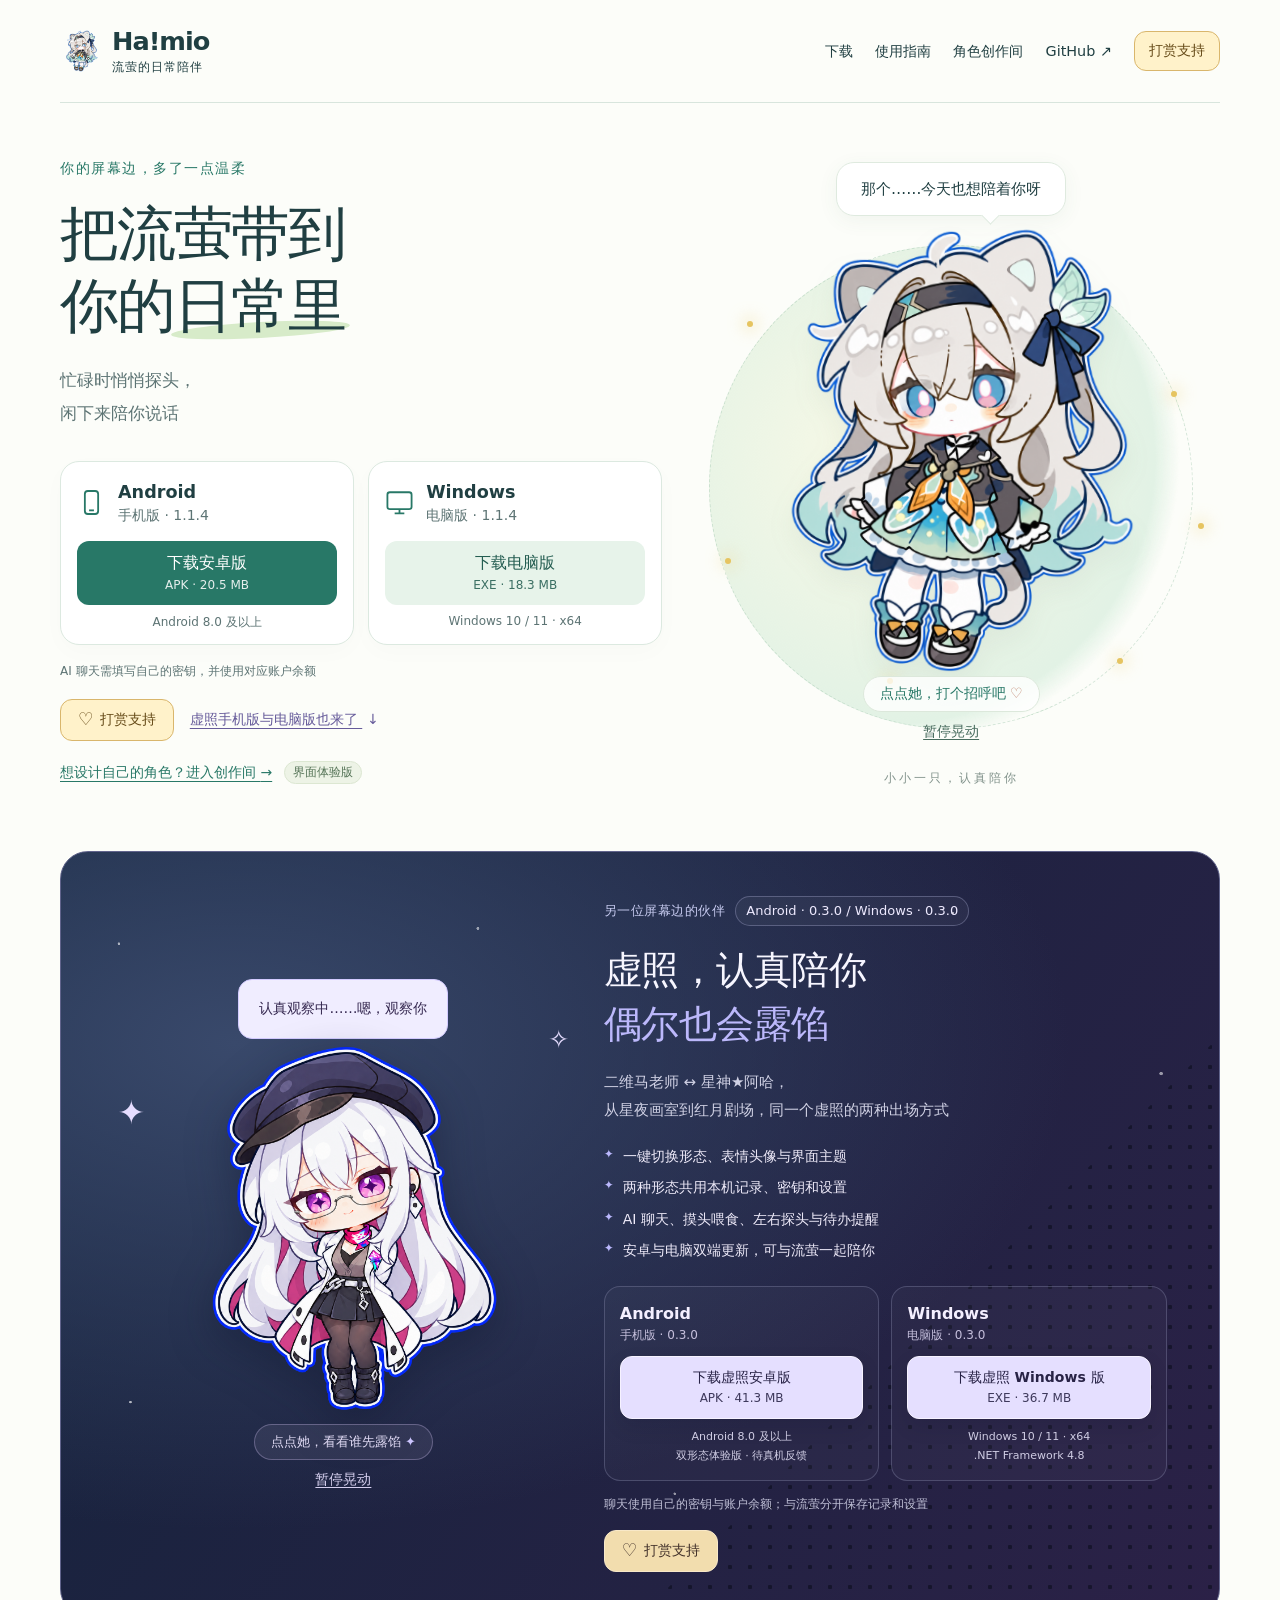
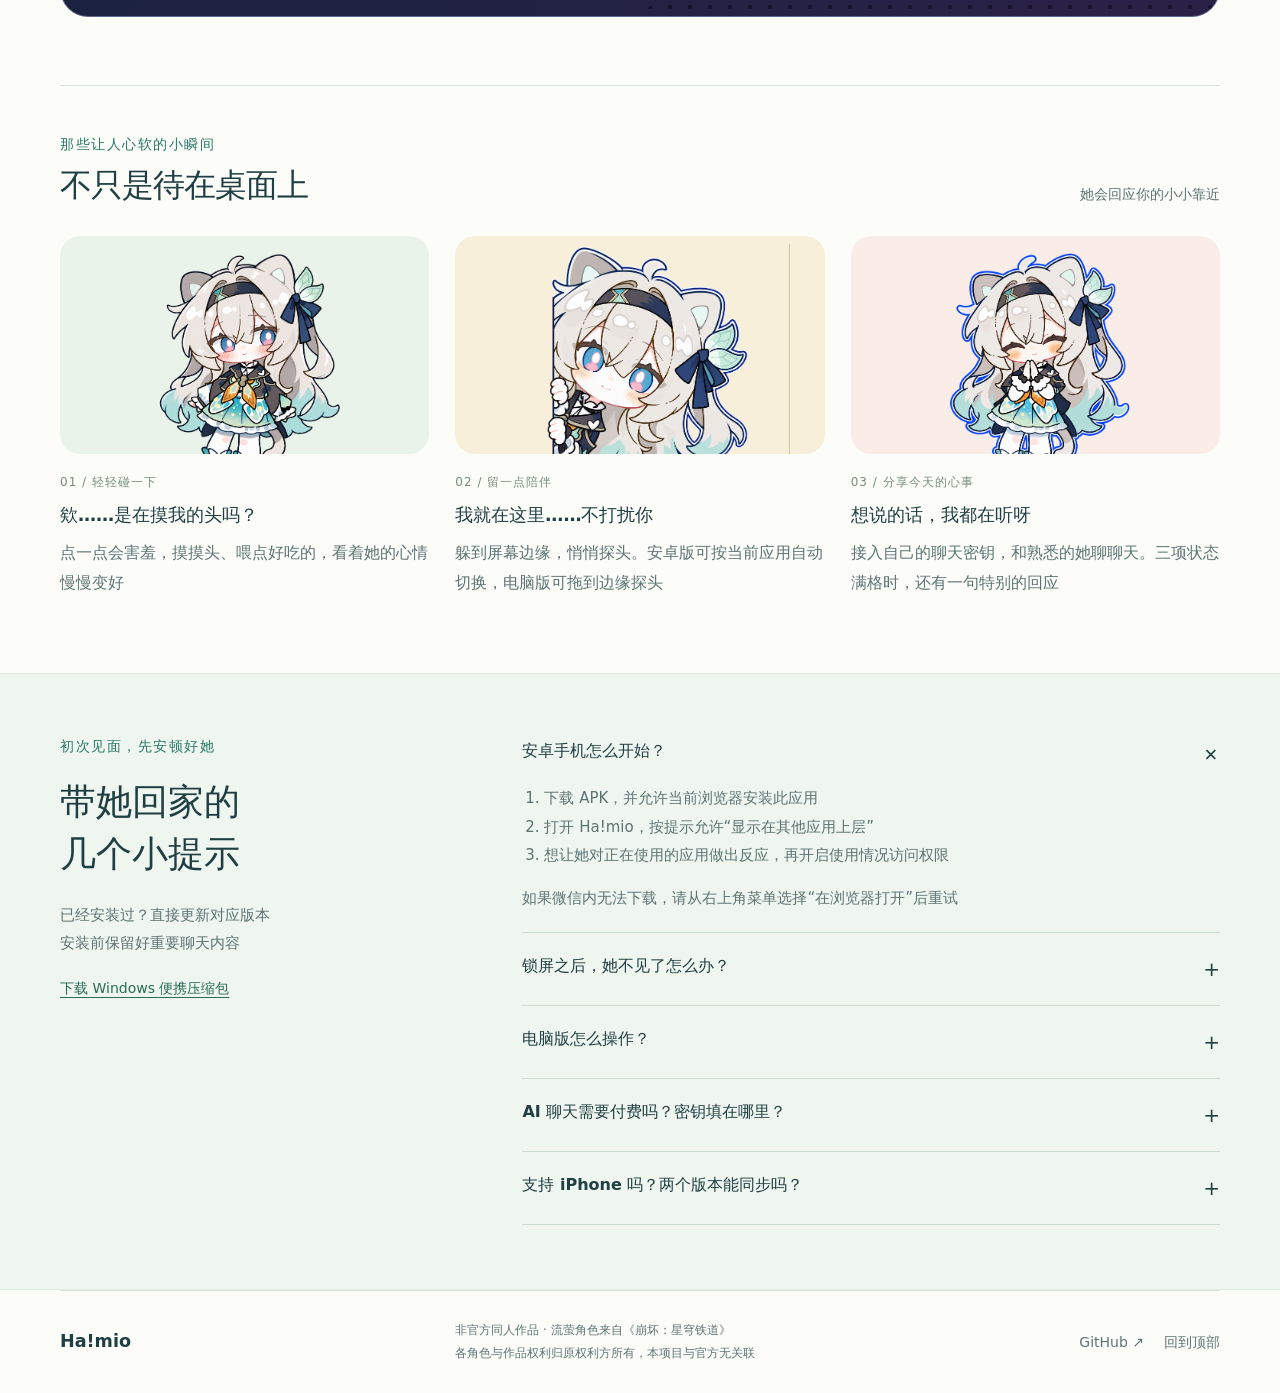
==== commit 4d782649: "Publish Xuzhao 0.3.0 dual-form Android and Windows downloads" ====
--- a/index.html
+++ b/index.html
@@ -59,24 +59,24 @@
         <button type="button" class="motion-toggle xuzhao-motion-toggle" id="xuzhao-motion-toggle" aria-pressed="false" hidden>开启晃动</button>
       </div>
       <div class="xuzhao-copy">
-        <p class="xuzhao-kicker">另一位屏幕边的伙伴 <span>Android · 0.2.2 / Windows · 0.2.3</span></p>
+        <p class="xuzhao-kicker">另一位屏幕边的伙伴 <span>Android · 0.3.0 / Windows · 0.3.0</span></p>
         <h2 id="xuzhao-title">虚照，认真陪你<br><span>偶尔也会露馅</span></h2>
-        <p class="xuzhao-intro">深蓝紫的星空、白色四芒星与黑色波点，<br>把一点“假正经”的可爱带到桌面</p>
+        <p class="xuzhao-intro">二维马老师 ↔ 星神★阿哈，<br>从星夜画室到红月剧场，同一个虚照的两种出场方式</p>
         <ul class="xuzhao-features">
-          <li>左右靠边探头，气泡贴近人物</li>
-          <li>拖动时扑腾，动作频率提升至 1.2 倍</li>
-          <li>AI 聊天、摸头喂食、待办提醒</li>
-          <li>安卓版独立安装，可与流萤一起陪你</li>
+          <li>一键切换形态、表情头像与界面主题</li>
+          <li>两种形态共用本机记录、密钥和设置</li>
+          <li>AI 聊天、摸头喂食、左右探头与待办提醒</li>
+          <li>安卓与电脑双端更新，可与流萤一起陪你</li>
         </ul>
         <div class="xuzhao-downloads">
           <article class="xuzhao-platform-card">
-            <h3>Android <span>手机版 · 0.2.2</span></h3>
-            <a class="button download xuzhao-download" href="downloads/Ha-mio-Xuzhao-Android-0.2.2.apk" download data-download-status="xuzhao-download-status">下载虚照安卓版 <span>APK · 21.8 MB</span></a>
-            <p class="xuzhao-requirements">Android 8.0 及以上<br>首个安卓体验版 · 待真机反馈</p>
+            <h3>Android <span>手机版 · 0.3.0</span></h3>
+            <a class="button download xuzhao-download" href="downloads/Ha-mio-Xuzhao-Android-0.3.0.apk" download data-download-status="xuzhao-download-status">下载虚照安卓版 <span>APK · 41.3 MB</span></a>
+            <p class="xuzhao-requirements">Android 8.0 及以上<br>双形态体验版 · 待真机反馈</p>
           </article>
           <article class="xuzhao-platform-card">
-            <h3>Windows <span>电脑版 · 0.2.3</span></h3>
-            <a class="button download xuzhao-download" href="downloads/Ha-mio-Xuzhao-Windows-0.2.3.exe" download data-download-status="xuzhao-download-status">下载虚照 Windows 版 <span>EXE · 17.4 MB</span></a>
+            <h3>Windows <span>电脑版 · 0.3.0</span></h3>
+            <a class="button download xuzhao-download" href="downloads/Ha-mio-Xuzhao-Windows-0.3.0.exe" download data-download-status="xuzhao-download-status">下载虚照 Windows 版 <span>EXE · 36.7 MB</span></a>
             <p class="xuzhao-requirements">Windows 10 / 11 · x64<br>.NET Framework 4.8</p>
           </article>
         </div>
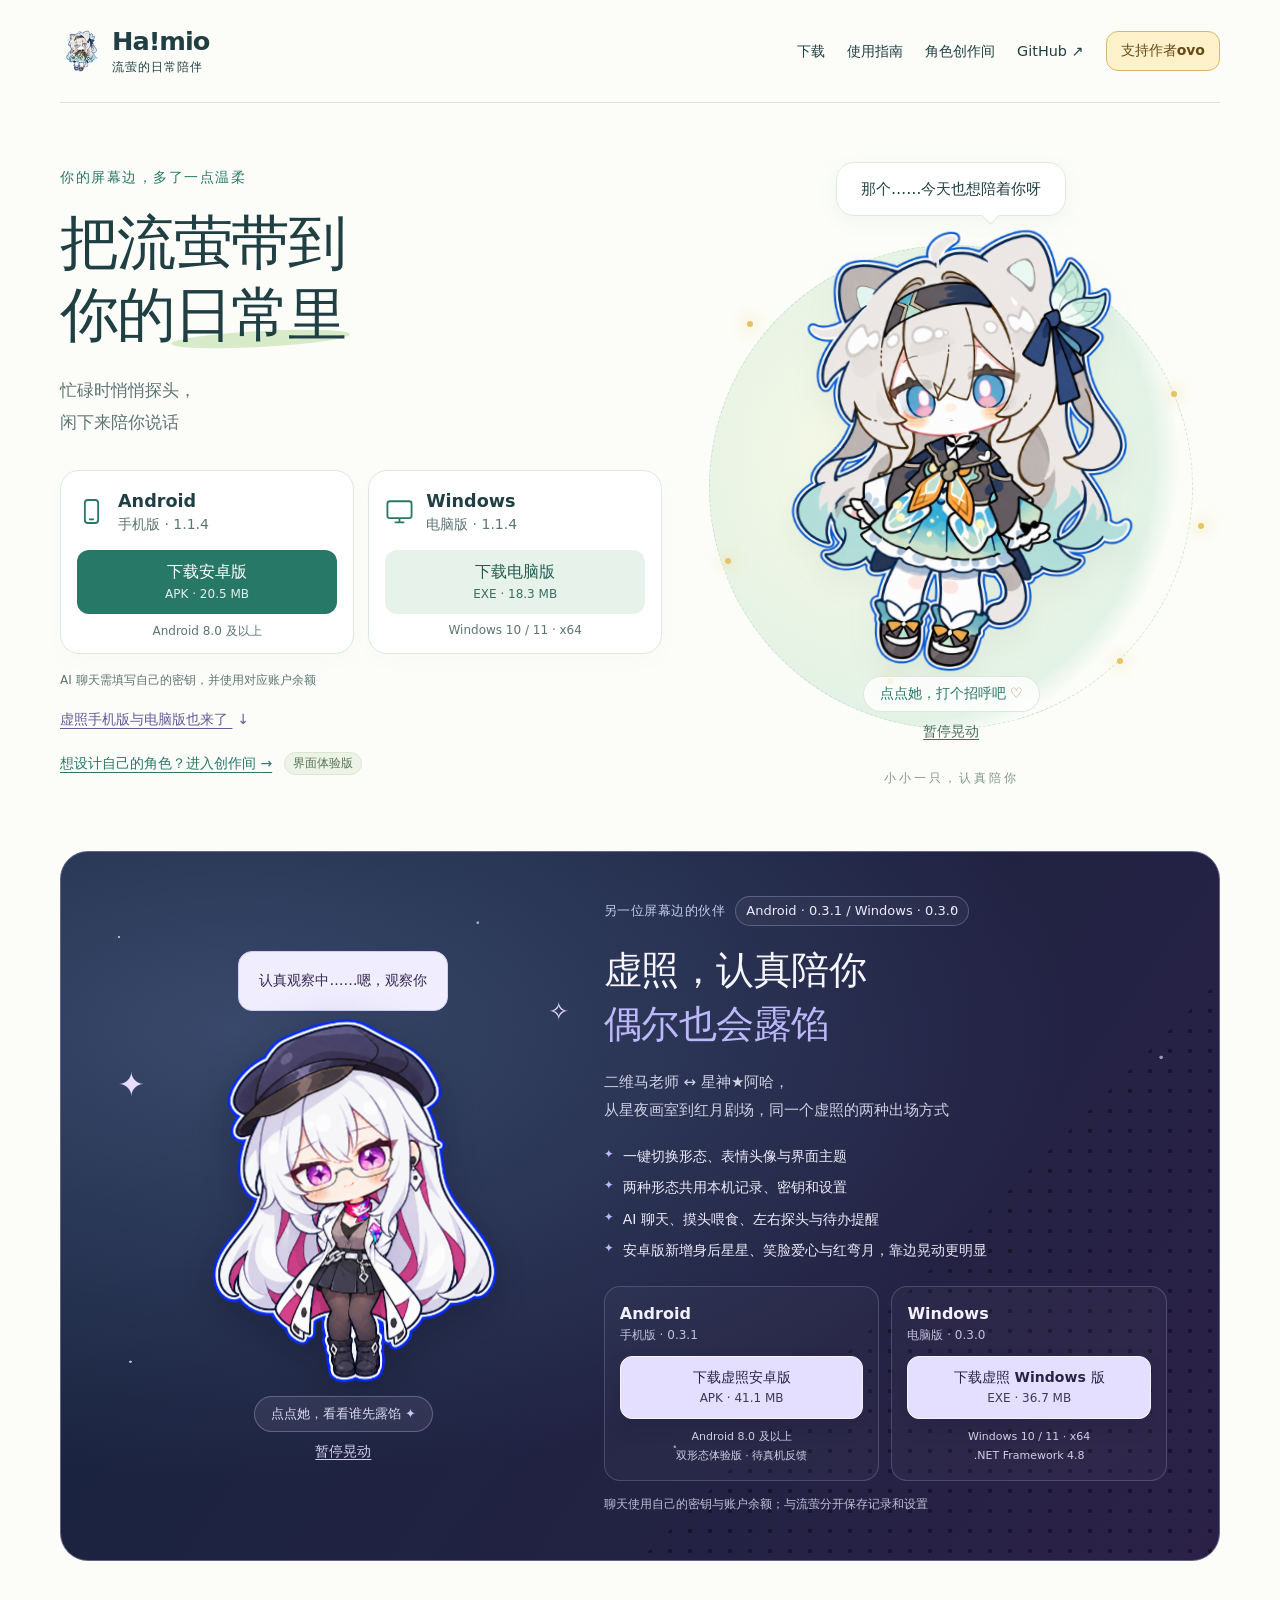
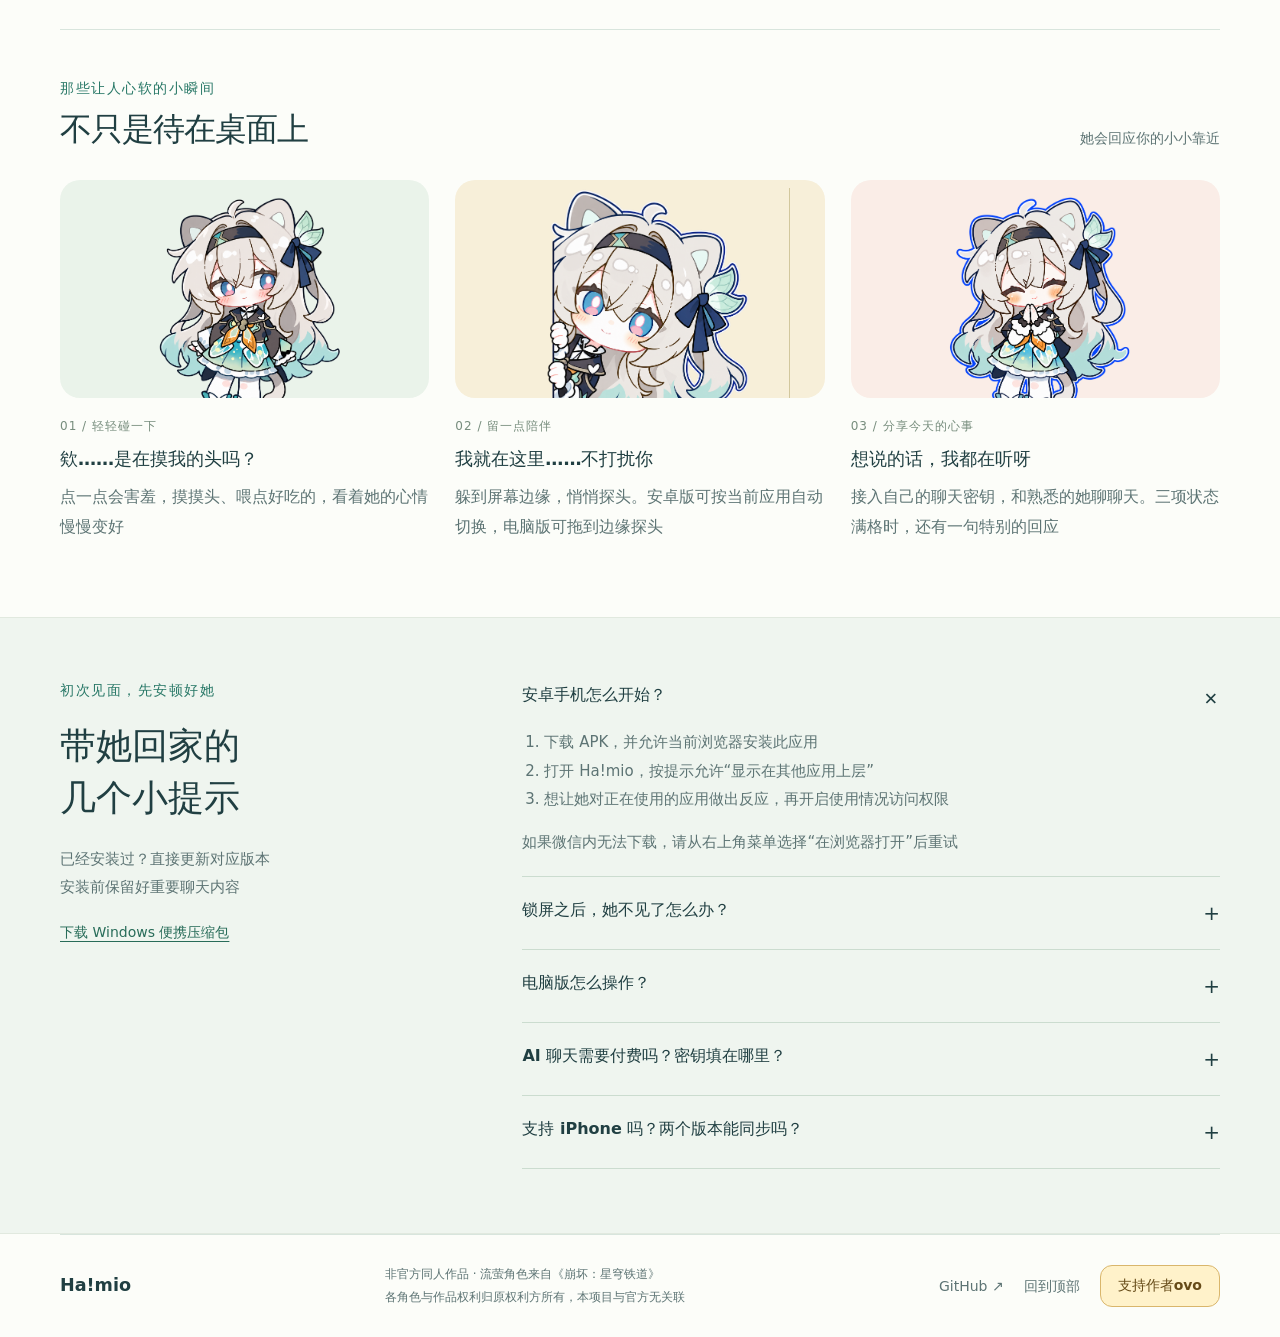
==== commit 8fec9597: "Update Xuzhao Android ornaments and website support placement" ====
--- a/index.html
+++ b/index.html
@@ -5,16 +5,16 @@
   <meta name="viewport" content="width=device-width,initial-scale=1">
   <meta name="theme-color" content="#edf7f1">
   <meta name="description" content="Ha!mio 桌宠：流萤与虚照的 Android / Windows 版。摸头、喂食、探头陪伴与 AI 聊天。">
-  <title>Ha!mio</title>
+  <title>Ha!mio</title>
   <link rel="icon" href="favicon.ico">
-  <link rel="stylesheet" href="style.css?v=20261021-parity">
+  <link rel="stylesheet" href="style.css?v=20261022-support">
   <script src="app.js?v=20261021-parity" defer></script>
 </head>
 <body>
   <a class="skip-link" href="#downloads">跳到下载</a>
   <header class="site-header wrap">
     <a class="brand" href="#top" aria-label="Ha!mio 首页"><img src="assets/idle.png" width="42" height="42" alt=""><span>Ha!mio<span class="brand-sub">流萤的日常陪伴</span></span></a>
-    <nav aria-label="页面导航"><a href="#downloads">下载</a><a href="#guide">使用指南</a><a href="studio/">角色创作间</a><a href="https://github.com/Fangyihang-MAKO/hamio" target="_blank" rel="noopener noreferrer">GitHub ↗</a><button type="button" class="support-trigger support-nav" data-open-support aria-haspopup="dialog" aria-controls="support-dialog">打赏支持</button></nav>
+    <nav aria-label="页面导航"><a href="#downloads">下载</a><a href="#guide">使用指南</a><a href="studio/">角色创作间</a><a href="https://github.com/Fangyihang-MAKO/hamio" target="_blank" rel="noopener noreferrer">GitHub ↗</a><button type="button" class="support-trigger support-nav" data-open-support aria-haspopup="dialog" aria-controls="support-dialog">支持作者ovo</button></nav>
   </header>
   <main id="top">
     <section class="hero wrap" aria-labelledby="hero-title">
@@ -35,7 +35,7 @@
           </article>
         </div>
         <p class="download-note"><span>AI 聊天需填写自己的密钥，并使用对应账户余额</span></p>
-        <div class="community-actions"><button type="button" class="support-trigger" data-open-support aria-haspopup="dialog" aria-controls="support-dialog"><span aria-hidden="true">♡</span> 打赏支持</button><a class="xuzhao-jump" href="#xuzhao">虚照手机版与电脑版也来了 <span aria-hidden="true">↓</span></a></div>
+        <div class="community-actions"><a class="xuzhao-jump" href="#xuzhao">虚照手机版与电脑版也来了 <span aria-hidden="true">↓</span></a></div>
         <p id="download-status" class="download-status" role="status"></p>
         <p class="star-prompt" data-star-prompt="download-status" hidden><span>喜欢这份陪伴？</span><a href="https://github.com/Fangyihang-MAKO/hamio" target="_blank" rel="noopener noreferrer">去 GitHub 点个 Star <span aria-hidden="true">☆</span></a><small>自愿支持，不影响下载</small></p>
         <p class="studio-invite"><a href="studio/">想设计自己的角色？进入创作间 <span aria-hidden="true">→</span></a><span>界面体验版</span></p>
@@ -44,8 +44,8 @@
         <div class="orbit" aria-hidden="true"></div><div class="sparkles" aria-hidden="true"><i></i><i></i><i></i><i></i><i></i><i></i><i></i></div>
         <p class="speech" id="pet-speech" aria-live="polite">那个……今天也想陪着你呀</p>
         <button class="pet-button" id="pet-button" aria-label="摸摸流萤的头，看看她的表情"><span class="pet-pose"><img id="pet-image" src="assets/idle.png" width="1254" height="1254" alt="银发、薄荷色发尾的流萤，安静地看着你" fetchpriority="high"><img id="pet-transition" src="assets/idle.png" width="1254" height="1254" alt="" aria-hidden="true"></span></button>
-        <span class="pet-hint">点点她，打个招呼吧 <span aria-hidden="true">♡</span></span>
-        <button class="motion-toggle" id="motion-toggle" aria-pressed="false" hidden>开启晃动</button>
+        <span class="pet-hint">点点她，打个招呼吧 <span aria-hidden="true">♡</span></span>
+        <button class="motion-toggle" id="motion-toggle" aria-pressed="false" hidden>开启晃动</button>
         <span class="art-caption">小小一只，认真陪你</span>
       </div>
     </section>
@@ -59,19 +59,19 @@
         <button type="button" class="motion-toggle xuzhao-motion-toggle" id="xuzhao-motion-toggle" aria-pressed="false" hidden>开启晃动</button>
       </div>
       <div class="xuzhao-copy">
-        <p class="xuzhao-kicker">另一位屏幕边的伙伴 <span>Android · 0.3.0 / Windows · 0.3.0</span></p>
+        <p class="xuzhao-kicker">另一位屏幕边的伙伴 <span>Android · 0.3.1 / Windows · 0.3.0</span></p>
         <h2 id="xuzhao-title">虚照，认真陪你<br><span>偶尔也会露馅</span></h2>
         <p class="xuzhao-intro">二维马老师 ↔ 星神★阿哈，<br>从星夜画室到红月剧场，同一个虚照的两种出场方式</p>
         <ul class="xuzhao-features">
           <li>一键切换形态、表情头像与界面主题</li>
           <li>两种形态共用本机记录、密钥和设置</li>
           <li>AI 聊天、摸头喂食、左右探头与待办提醒</li>
-          <li>安卓与电脑双端更新，可与流萤一起陪你</li>
+          <li>安卓版新增身后星星、笑脸爱心与红弯月，靠边晃动更明显</li>
         </ul>
         <div class="xuzhao-downloads">
           <article class="xuzhao-platform-card">
-            <h3>Android <span>手机版 · 0.3.0</span></h3>
-            <a class="button download xuzhao-download" href="downloads/Ha-mio-Xuzhao-Android-0.3.0.apk" download data-download-status="xuzhao-download-status">下载虚照安卓版 <span>APK · 41.3 MB</span></a>
+            <h3>Android <span>手机版 · 0.3.1</span></h3>
+            <a class="button download xuzhao-download" href="downloads/Ha-mio-Xuzhao-Android-0.3.1.apk" download data-download-status="xuzhao-download-status">下载虚照安卓版 <span>APK · 41.1 MB</span></a>
             <p class="xuzhao-requirements">Android 8.0 及以上<br>双形态体验版 · 待真机反馈</p>
           </article>
           <article class="xuzhao-platform-card">
@@ -81,7 +81,6 @@
           </article>
         </div>
         <p class="xuzhao-key-note">聊天使用自己的密钥与账户余额；与流萤分开保存记录和设置</p>
-        <button type="button" class="support-trigger xuzhao-support" data-open-support aria-haspopup="dialog" aria-controls="support-dialog"><span aria-hidden="true">♡</span> 打赏支持</button>
         <p id="xuzhao-download-status" class="xuzhao-download-status" role="status"></p>
         <p class="star-prompt xuzhao-star-prompt" data-star-prompt="xuzhao-download-status" hidden><span>喜欢这份陪伴？</span><a href="https://github.com/Fangyihang-MAKO/hamio" target="_blank" rel="noopener noreferrer">去 GitHub 点个 Star <span aria-hidden="true">☆</span></a><small>自愿支持，不影响下载</small></p>
       </div>
@@ -108,10 +107,10 @@
     </div></section>
 
   </main>
-  <footer class="wrap"><span class="footer-brand">Ha!mio</span><p>非官方同人作品 · 流萤角色来自《崩坏：星穹铁道》<br>各角色与作品权利归原权利方所有，本项目与官方无关联</p><div class="footer-links"><a href="https://github.com/Fangyihang-MAKO/hamio" target="_blank" rel="noopener noreferrer">GitHub ↗</a><a href="#top">回到顶部</a></div></footer>
+  <footer class="wrap"><span class="footer-brand">Ha!mio</span><p>非官方同人作品 · 流萤角色来自《崩坏：星穹铁道》<br>各角色与作品权利归原权利方所有，本项目与官方无关联</p><div class="footer-links"><a href="https://github.com/Fangyihang-MAKO/hamio" target="_blank" rel="noopener noreferrer">GitHub ↗</a><a href="#top">回到顶部</a><button type="button" class="support-trigger" data-open-support aria-haspopup="dialog" aria-controls="support-dialog">支持作者ovo</button></div></footer>
 
   <dialog class="support-dialog" id="support-dialog" aria-labelledby="support-title" aria-describedby="support-description">
-    <div class="support-dialog-heading"><div><p class="support-eyebrow">谢谢你喜欢 Ha!mio</p><h2 id="support-title">打赏支持</h2></div><button type="button" class="support-close" aria-label="关闭打赏窗口" autofocus>×</button></div>
+    <div class="support-dialog-heading"><div><p class="support-eyebrow">谢谢你喜欢 Ha!mio</p><h2 id="support-title">支持作者ovo</h2></div><button type="button" class="support-close" aria-label="关闭支持作者窗口" autofocus>×</button></div>
     <p id="support-description">如果这份陪伴让你开心，可以用微信扫码支持创作，金额由你决定</p>
     <img class="support-qr" src="assets/support-wechat.png" alt="作者提供的微信收款码，使用微信扫码后自行确认收款人和金额" loading="lazy">
     <a class="support-save" href="assets/support-wechat.png" target="_blank" rel="noopener" download="Ha-mio-微信收款码.png">保存收款码原图</a>
--- a/style.css
+++ b/style.css
@@ -64,7 +64,7 @@
 .star-prompt[hidden]{display:none}
 .star-prompt a{font-weight:600;color:#286858;text-decoration:underline;text-underline-offset:3px}
 .star-prompt small{flex-basis:100%;font-size:.75rem;color:#77745d}
-.footer-links{display:flex;gap:20px;align-items:center;font-size:.875rem}
+.footer-links{display:flex;flex-wrap:wrap;gap:20px;align-items:center;max-width:100%;font-size:.875rem}
 .xuzhao-downloads{display:grid;grid-template-columns:repeat(auto-fit,minmax(min(100%,210px),1fr));gap:12px}
 .xuzhao-platform-card{min-width:0;padding:15px;border:1px solid #8386a861;border-radius:16px;background:#ffffff08}
 .xuzhao-platform-card:only-child{max-width:340px}
@@ -72,8 +72,6 @@
 .xuzhao-platform-card h3 span{display:block;color:#c5bfdc;font-size:.75rem;font-weight:400}
 .xuzhao-platform-card .xuzhao-download{max-width:none;font-size:.875rem;padding:11px 8px}
 .xuzhao-platform-card .xuzhao-requirements{font-size:.6875rem;line-height:1.7;max-width:none}
-.xuzhao-support{margin-top:14px;background:#f2ddae;border-color:#f8e8c8;color:#42312a}
-.xuzhao-support:hover{background:#ffecc5}
 .xuzhao-star-prompt{background:#ddd6ff10;border-color:#a49bca70;color:#e3def6}
 .xuzhao-star-prompt a{color:#e6dcff}
 .xuzhao-star-prompt small{color:#bfb9d4}
@@ -91,4 +89,4 @@
 .support-save:hover{background:#1e6355}
 .support-footnote{margin-top:10px;font-size:.75rem;line-height:1.7;color:#667d70;text-align:center}
 @media(max-width:850px){.site-header{flex-wrap:wrap}.site-header nav{flex:1;min-width:330px;gap:10px 16px}}
-@media(max-width:620px){.site-header nav{flex-basis:100%;min-width:0;justify-content:flex-start;gap:8px 16px}.site-header nav>a:first-child{display:inline}.support-nav{padding:7px 11px;min-height:36px;font-size:.8125rem}.footer-links{margin-left:auto;gap:16px}.xuzhao-platform-card:only-child{max-width:none}.support-dialog{padding:18px;border-radius:18px}.support-dialog h2{font-size:1.35rem}.community-actions{gap:10px 14px}.star-prompt{padding:11px 12px}}
+@media(max-width:620px){.site-header nav{flex-basis:100%;min-width:0;justify-content:flex-start;gap:8px 16px}.site-header nav>a:first-child{display:inline}.support-nav{padding:7px 11px;min-height:36px;font-size:.8125rem}.footer-links{order:4;flex-basis:100%;gap:12px}.xuzhao-platform-card:only-child{max-width:none}.support-dialog{padding:18px;border-radius:18px}.support-dialog h2{font-size:1.35rem}.community-actions{gap:10px 14px}.star-prompt{padding:11px 12px}}
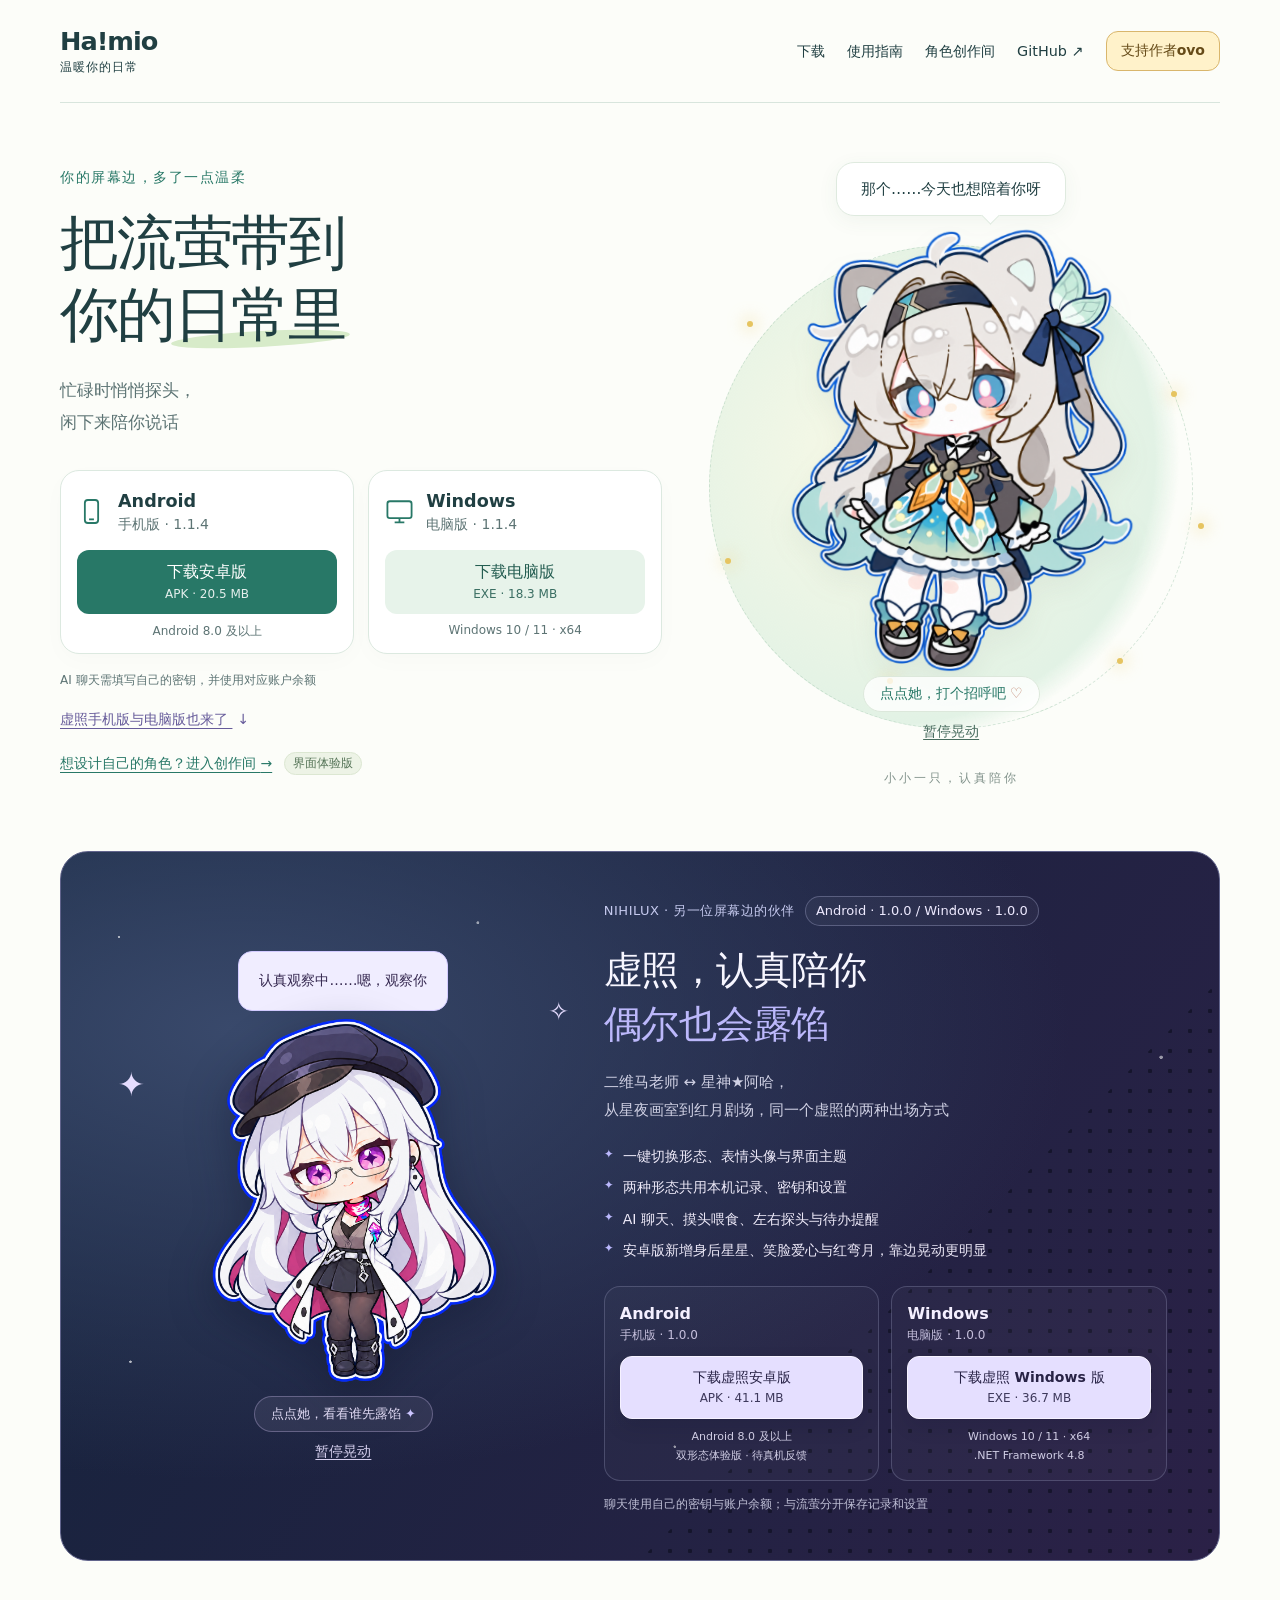
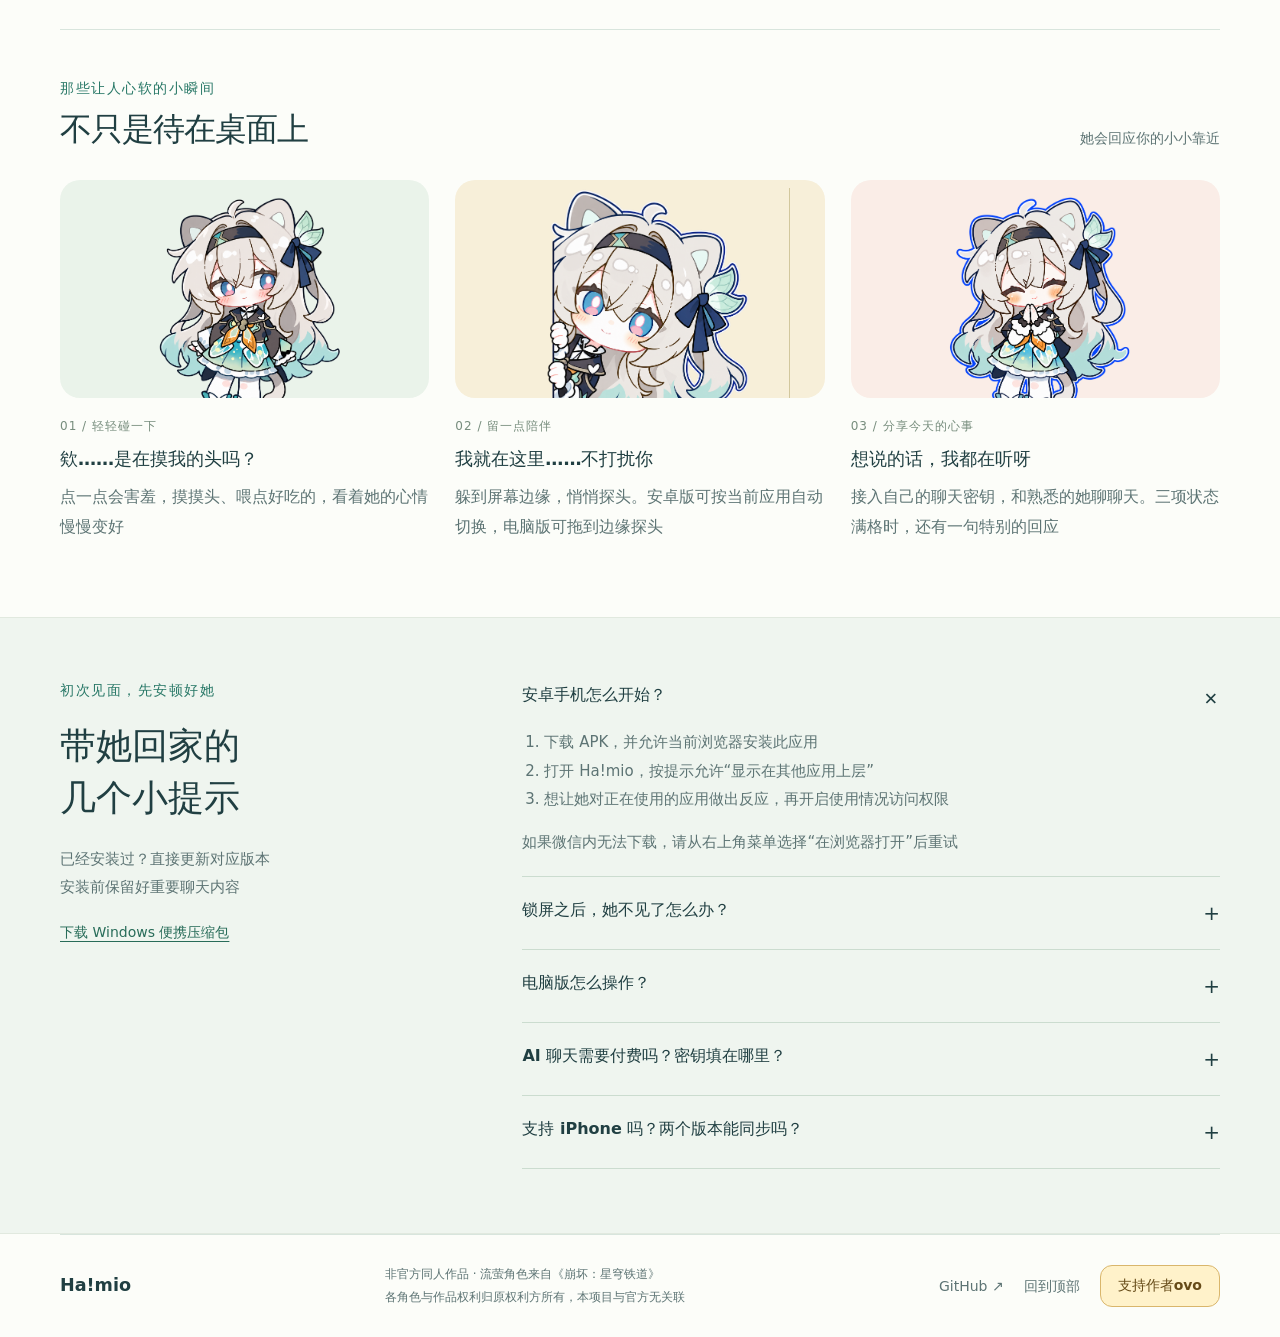
==== commit ad922a27: "Release NIHILUX 1.0.0 and refresh site brand header" ====
--- a/index.html
+++ b/index.html
@@ -13,7 +13,7 @@
 <body>
   <a class="skip-link" href="#downloads">跳到下载</a>
   <header class="site-header wrap">
-    <a class="brand" href="#top" aria-label="Ha!mio 首页"><img src="assets/idle.png" width="42" height="42" alt=""><span>Ha!mio<span class="brand-sub">流萤的日常陪伴</span></span></a>
+    <a class="brand" href="#top" aria-label="Ha!mio 首页"><span>Ha!mio<span class="brand-sub">温暖你的日常</span></span></a>
     <nav aria-label="页面导航"><a href="#downloads">下载</a><a href="#guide">使用指南</a><a href="studio/">角色创作间</a><a href="https://github.com/Fangyihang-MAKO/hamio" target="_blank" rel="noopener noreferrer">GitHub ↗</a><button type="button" class="support-trigger support-nav" data-open-support aria-haspopup="dialog" aria-controls="support-dialog">支持作者ovo</button></nav>
   </header>
   <main id="top">
@@ -59,7 +59,7 @@
         <button type="button" class="motion-toggle xuzhao-motion-toggle" id="xuzhao-motion-toggle" aria-pressed="false" hidden>开启晃动</button>
       </div>
       <div class="xuzhao-copy">
-        <p class="xuzhao-kicker">另一位屏幕边的伙伴 <span>Android · 0.3.1 / Windows · 0.3.0</span></p>
+        <p class="xuzhao-kicker">NIHILUX · 另一位屏幕边的伙伴 <span>Android · 1.0.0 / Windows · 1.0.0</span></p>
         <h2 id="xuzhao-title">虚照，认真陪你<br><span>偶尔也会露馅</span></h2>
         <p class="xuzhao-intro">二维马老师 ↔ 星神★阿哈，<br>从星夜画室到红月剧场，同一个虚照的两种出场方式</p>
         <ul class="xuzhao-features">
@@ -70,13 +70,13 @@
         </ul>
         <div class="xuzhao-downloads">
           <article class="xuzhao-platform-card">
-            <h3>Android <span>手机版 · 0.3.1</span></h3>
-            <a class="button download xuzhao-download" href="downloads/Ha-mio-Xuzhao-Android-0.3.1.apk" download data-download-status="xuzhao-download-status">下载虚照安卓版 <span>APK · 41.1 MB</span></a>
+            <h3>Android <span>手机版 · 1.0.0</span></h3>
+            <a class="button download xuzhao-download" href="downloads/Ha-mio-NIHILUX-Android-1.0.0.apk" download data-download-status="xuzhao-download-status">下载虚照安卓版 <span>APK · 41.1 MB</span></a>
             <p class="xuzhao-requirements">Android 8.0 及以上<br>双形态体验版 · 待真机反馈</p>
           </article>
           <article class="xuzhao-platform-card">
-            <h3>Windows <span>电脑版 · 0.3.0</span></h3>
-            <a class="button download xuzhao-download" href="downloads/Ha-mio-Xuzhao-Windows-0.3.0.exe" download data-download-status="xuzhao-download-status">下载虚照 Windows 版 <span>EXE · 36.7 MB</span></a>
+            <h3>Windows <span>电脑版 · 1.0.0</span></h3>
+            <a class="button download xuzhao-download" href="downloads/Ha-mio-NIHILUX-Windows-1.0.0.exe" download data-download-status="xuzhao-download-status">下载虚照 Windows 版 <span>EXE · 36.7 MB</span></a>
             <p class="xuzhao-requirements">Windows 10 / 11 · x64<br>.NET Framework 4.8</p>
           </article>
         </div>
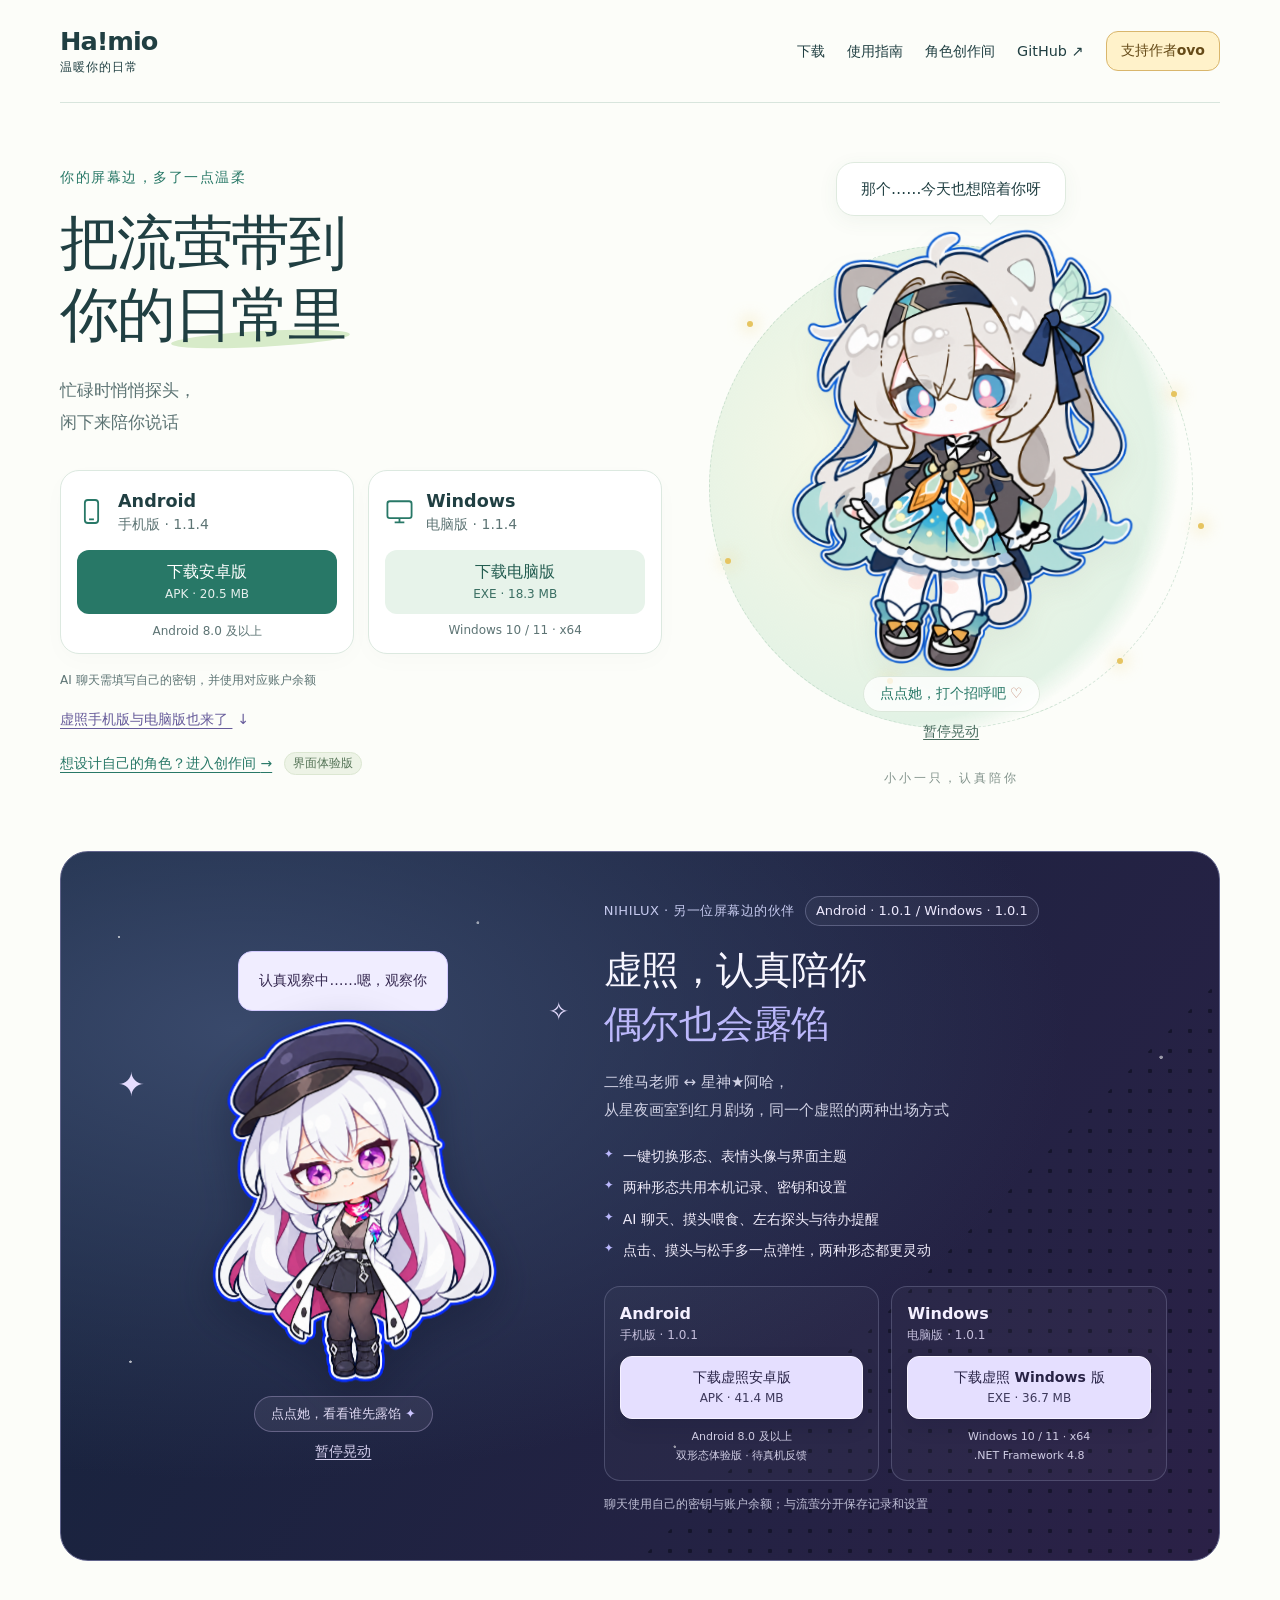
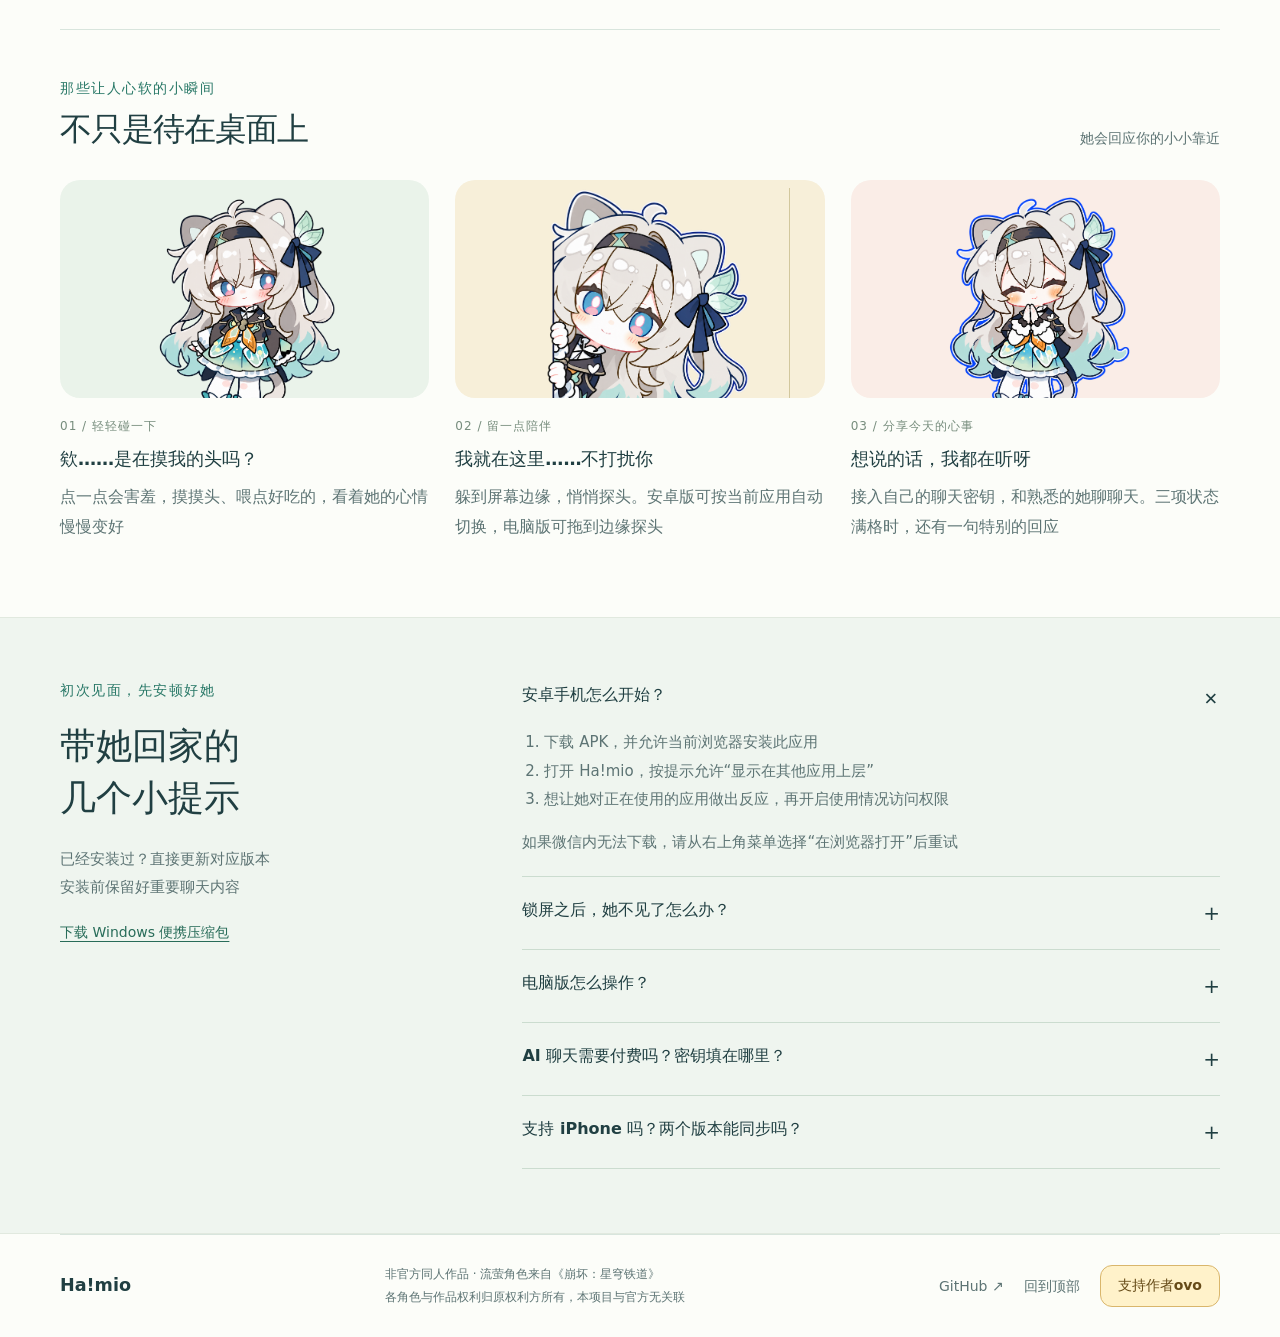
==== commit 1b0b2353: "Release NIHILUX 1.0.1 with softer interaction rebound" ====
--- a/index.html
+++ b/index.html
@@ -59,24 +59,24 @@
         <button type="button" class="motion-toggle xuzhao-motion-toggle" id="xuzhao-motion-toggle" aria-pressed="false" hidden>开启晃动</button>
       </div>
       <div class="xuzhao-copy">
-        <p class="xuzhao-kicker">NIHILUX · 另一位屏幕边的伙伴 <span>Android · 1.0.0 / Windows · 1.0.0</span></p>
+        <p class="xuzhao-kicker">NIHILUX · 另一位屏幕边的伙伴 <span>Android · 1.0.1 / Windows · 1.0.1</span></p>
         <h2 id="xuzhao-title">虚照，认真陪你<br><span>偶尔也会露馅</span></h2>
         <p class="xuzhao-intro">二维马老师 ↔ 星神★阿哈，<br>从星夜画室到红月剧场，同一个虚照的两种出场方式</p>
         <ul class="xuzhao-features">
           <li>一键切换形态、表情头像与界面主题</li>
           <li>两种形态共用本机记录、密钥和设置</li>
           <li>AI 聊天、摸头喂食、左右探头与待办提醒</li>
-          <li>安卓版新增身后星星、笑脸爱心与红弯月，靠边晃动更明显</li>
+          <li>点击、摸头与松手多一点弹性，两种形态都更灵动</li>
         </ul>
         <div class="xuzhao-downloads">
           <article class="xuzhao-platform-card">
-            <h3>Android <span>手机版 · 1.0.0</span></h3>
-            <a class="button download xuzhao-download" href="downloads/Ha-mio-NIHILUX-Android-1.0.0.apk" download data-download-status="xuzhao-download-status">下载虚照安卓版 <span>APK · 41.1 MB</span></a>
+            <h3>Android <span>手机版 · 1.0.1</span></h3>
+            <a class="button download xuzhao-download" href="downloads/Ha-mio-NIHILUX-Android-1.0.1.apk" download data-download-status="xuzhao-download-status">下载虚照安卓版 <span>APK · 41.4 MB</span></a>
             <p class="xuzhao-requirements">Android 8.0 及以上<br>双形态体验版 · 待真机反馈</p>
           </article>
           <article class="xuzhao-platform-card">
-            <h3>Windows <span>电脑版 · 1.0.0</span></h3>
-            <a class="button download xuzhao-download" href="downloads/Ha-mio-NIHILUX-Windows-1.0.0.exe" download data-download-status="xuzhao-download-status">下载虚照 Windows 版 <span>EXE · 36.7 MB</span></a>
+            <h3>Windows <span>电脑版 · 1.0.1</span></h3>
+            <a class="button download xuzhao-download" href="downloads/Ha-mio-NIHILUX-Windows-1.0.1.exe" download data-download-status="xuzhao-download-status">下载虚照 Windows 版 <span>EXE · 36.7 MB</span></a>
             <p class="xuzhao-requirements">Windows 10 / 11 · x64<br>.NET Framework 4.8</p>
           </article>
         </div>
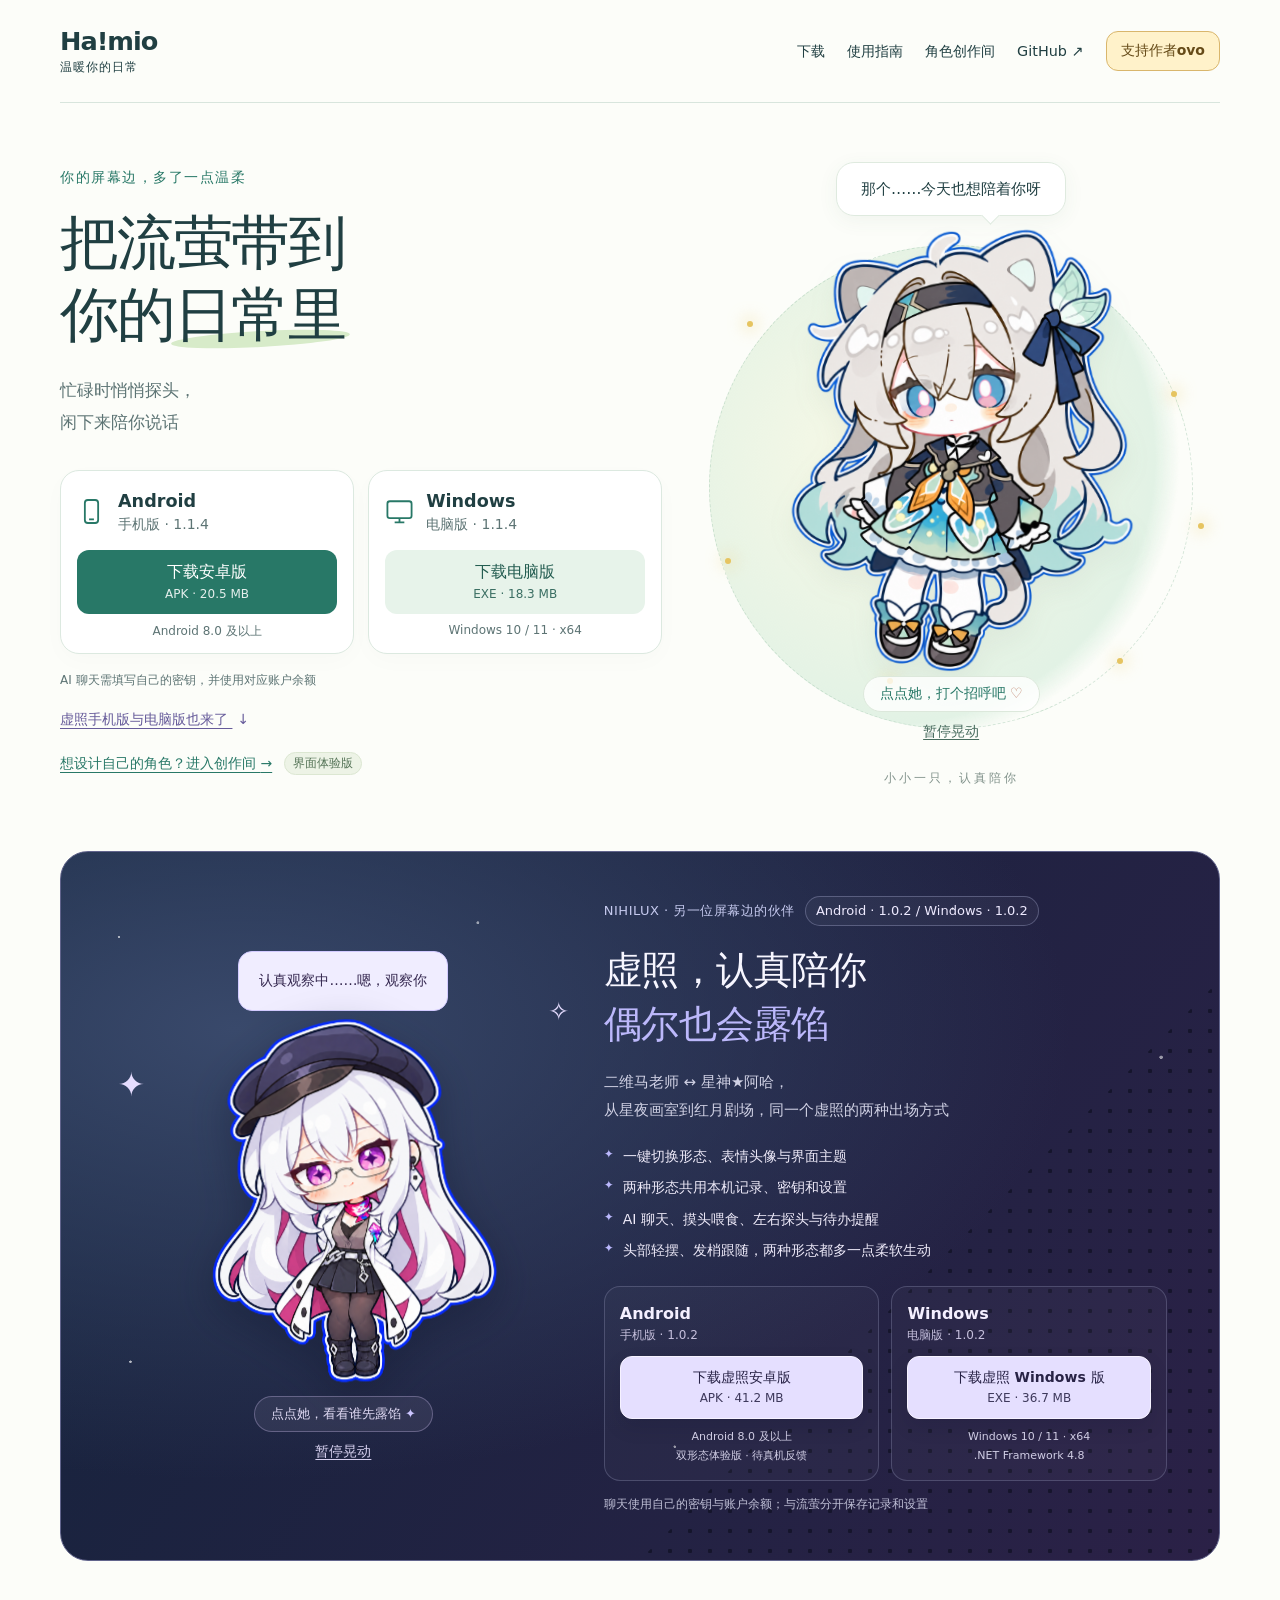
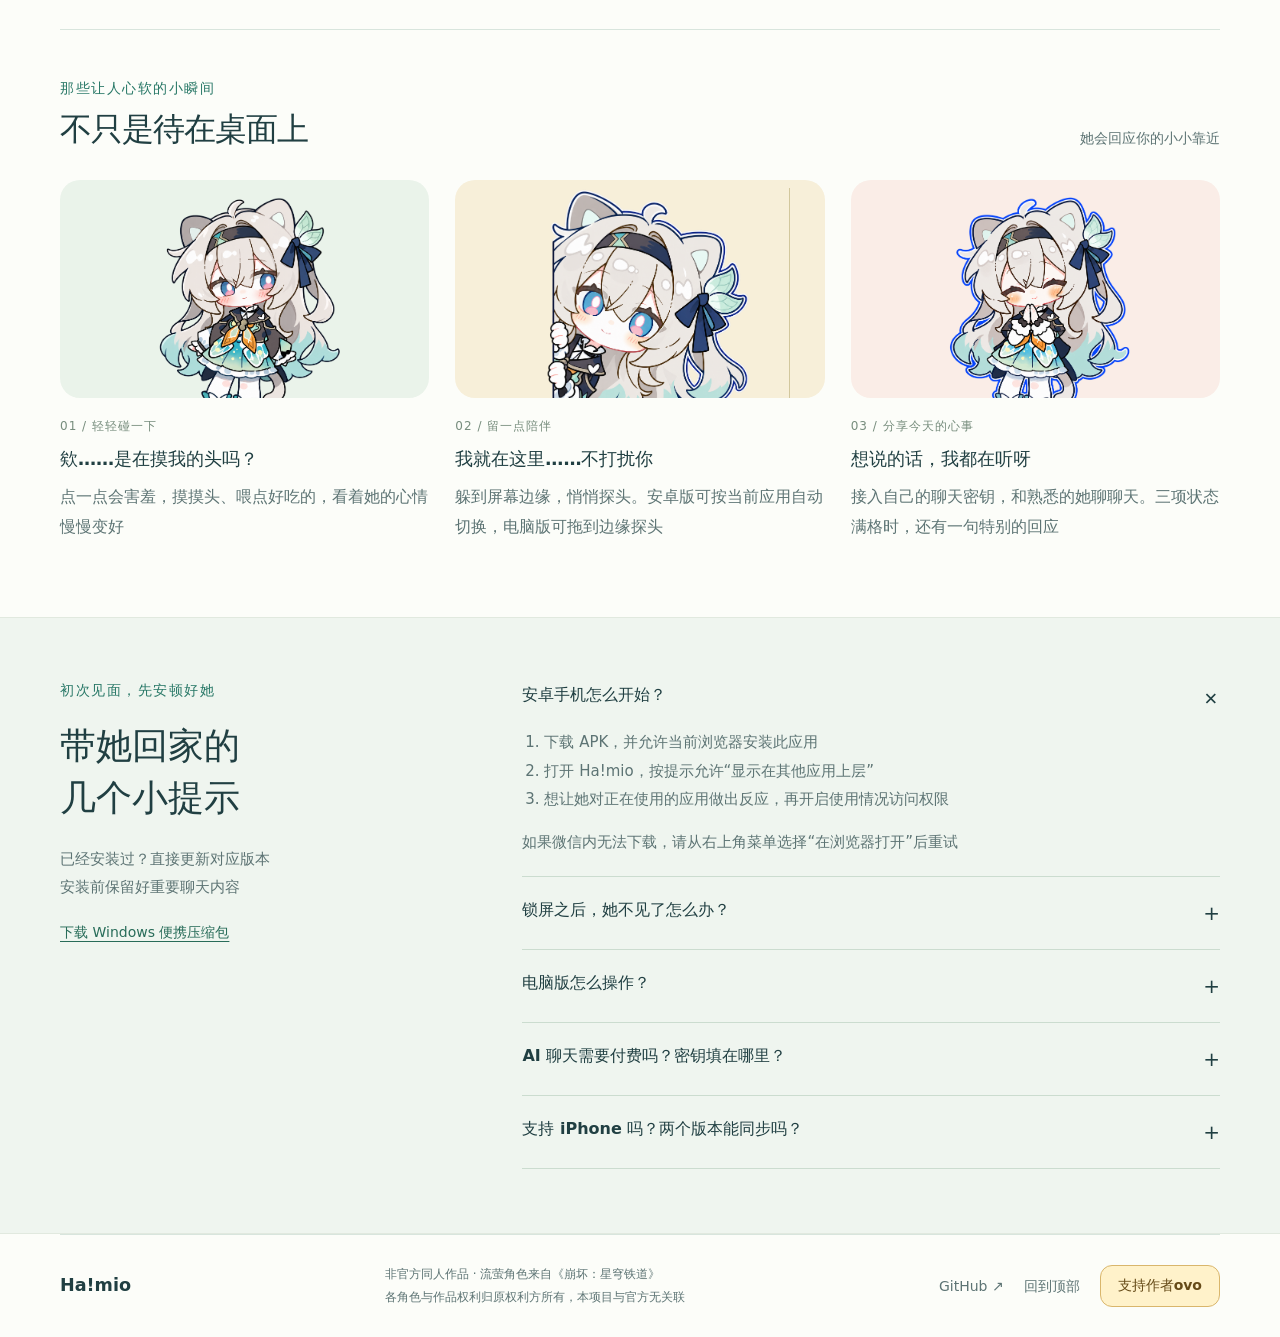
==== commit b647f1f7: "Release NIHILUX 1.0.2 with internal character motion" ====
--- a/index.html
+++ b/index.html
@@ -59,24 +59,24 @@
         <button type="button" class="motion-toggle xuzhao-motion-toggle" id="xuzhao-motion-toggle" aria-pressed="false" hidden>开启晃动</button>
       </div>
       <div class="xuzhao-copy">
-        <p class="xuzhao-kicker">NIHILUX · 另一位屏幕边的伙伴 <span>Android · 1.0.1 / Windows · 1.0.1</span></p>
+        <p class="xuzhao-kicker">NIHILUX · 另一位屏幕边的伙伴 <span>Android · 1.0.2 / Windows · 1.0.2</span></p>
         <h2 id="xuzhao-title">虚照，认真陪你<br><span>偶尔也会露馅</span></h2>
         <p class="xuzhao-intro">二维马老师 ↔ 星神★阿哈，<br>从星夜画室到红月剧场，同一个虚照的两种出场方式</p>
         <ul class="xuzhao-features">
           <li>一键切换形态、表情头像与界面主题</li>
           <li>两种形态共用本机记录、密钥和设置</li>
           <li>AI 聊天、摸头喂食、左右探头与待办提醒</li>
-          <li>点击、摸头与松手多一点弹性，两种形态都更灵动</li>
+          <li>头部轻摆、发梢跟随，两种形态都多一点柔软生动</li>
         </ul>
         <div class="xuzhao-downloads">
           <article class="xuzhao-platform-card">
-            <h3>Android <span>手机版 · 1.0.1</span></h3>
-            <a class="button download xuzhao-download" href="downloads/Ha-mio-NIHILUX-Android-1.0.1.apk" download data-download-status="xuzhao-download-status">下载虚照安卓版 <span>APK · 41.4 MB</span></a>
+            <h3>Android <span>手机版 · 1.0.2</span></h3>
+            <a class="button download xuzhao-download" href="downloads/Ha-mio-NIHILUX-Android-1.0.2.apk" download data-download-status="xuzhao-download-status">下载虚照安卓版 <span>APK · 41.2 MB</span></a>
             <p class="xuzhao-requirements">Android 8.0 及以上<br>双形态体验版 · 待真机反馈</p>
           </article>
           <article class="xuzhao-platform-card">
-            <h3>Windows <span>电脑版 · 1.0.1</span></h3>
-            <a class="button download xuzhao-download" href="downloads/Ha-mio-NIHILUX-Windows-1.0.1.exe" download data-download-status="xuzhao-download-status">下载虚照 Windows 版 <span>EXE · 36.7 MB</span></a>
+            <h3>Windows <span>电脑版 · 1.0.2</span></h3>
+            <a class="button download xuzhao-download" href="downloads/Ha-mio-NIHILUX-Windows-1.0.2.exe" download data-download-status="xuzhao-download-status">下载虚照 Windows 版 <span>EXE · 36.7 MB</span></a>
             <p class="xuzhao-requirements">Windows 10 / 11 · x64<br>.NET Framework 4.8</p>
           </article>
         </div>
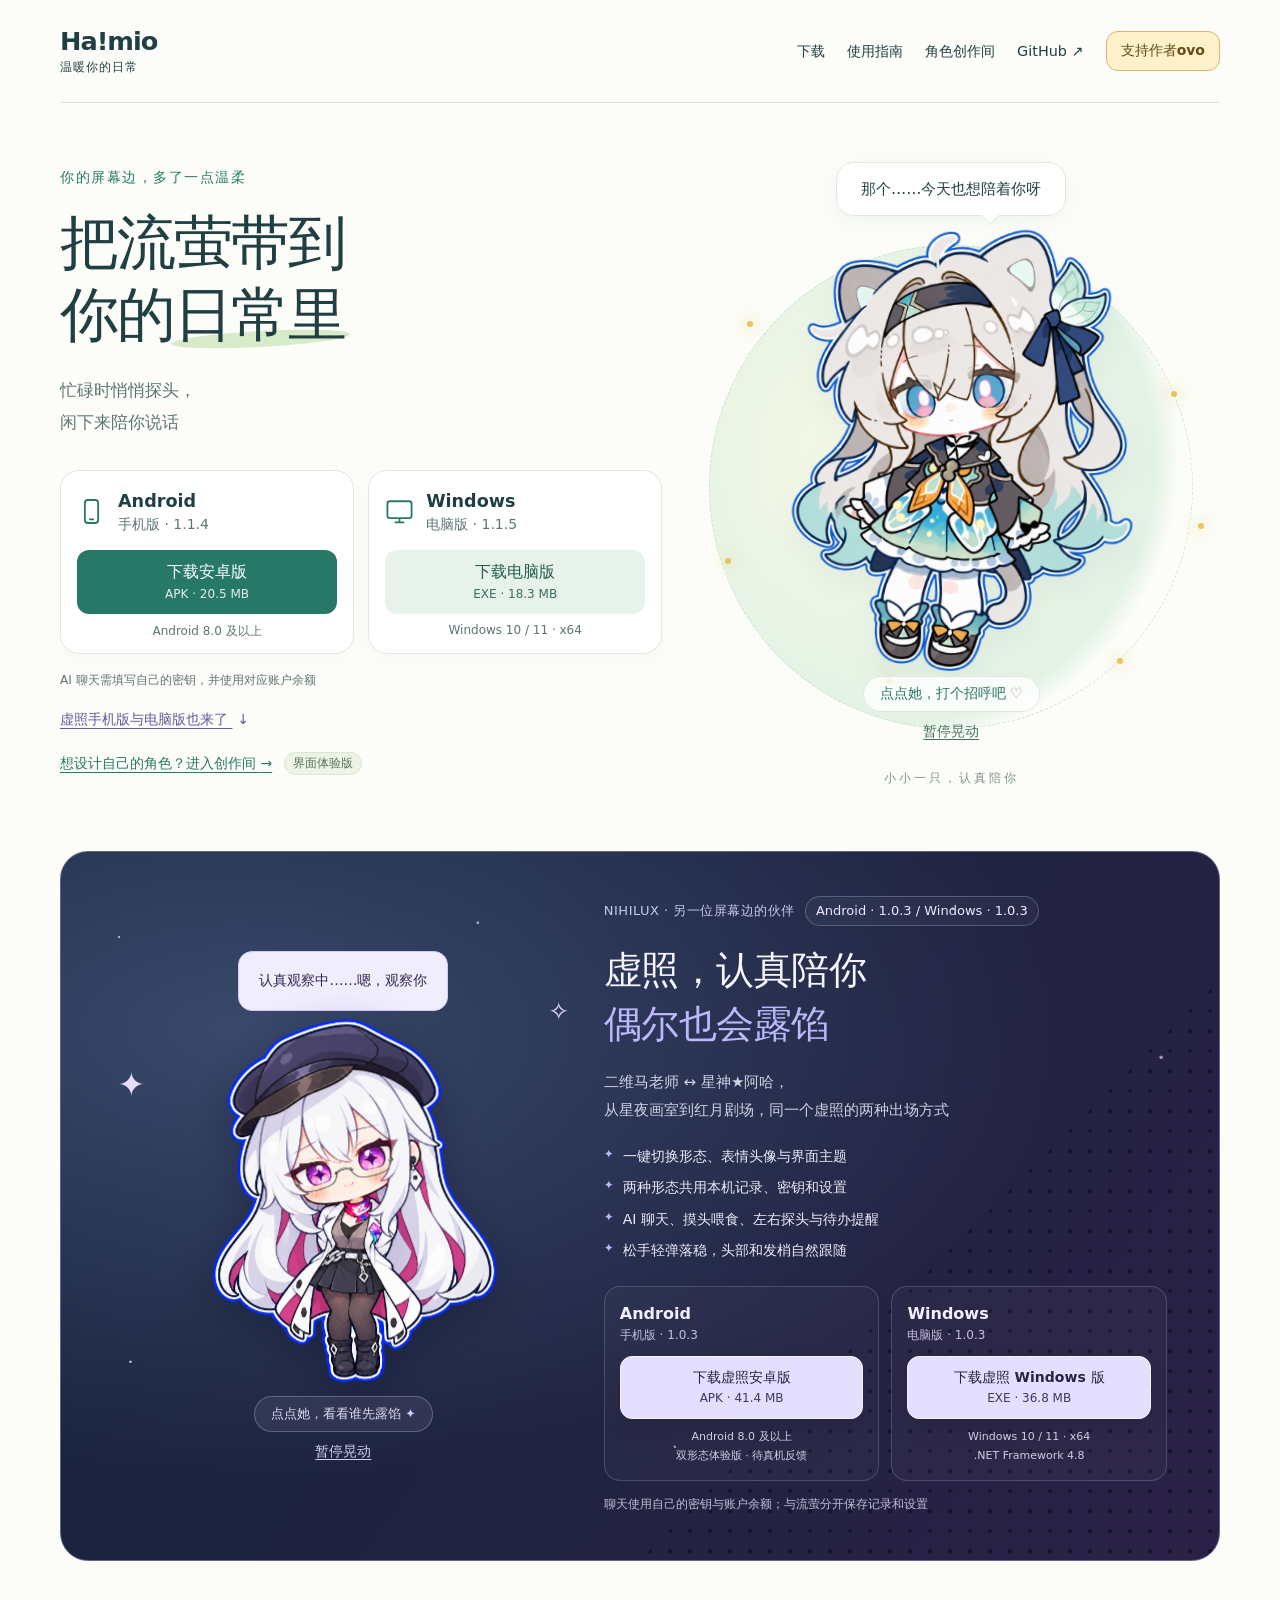
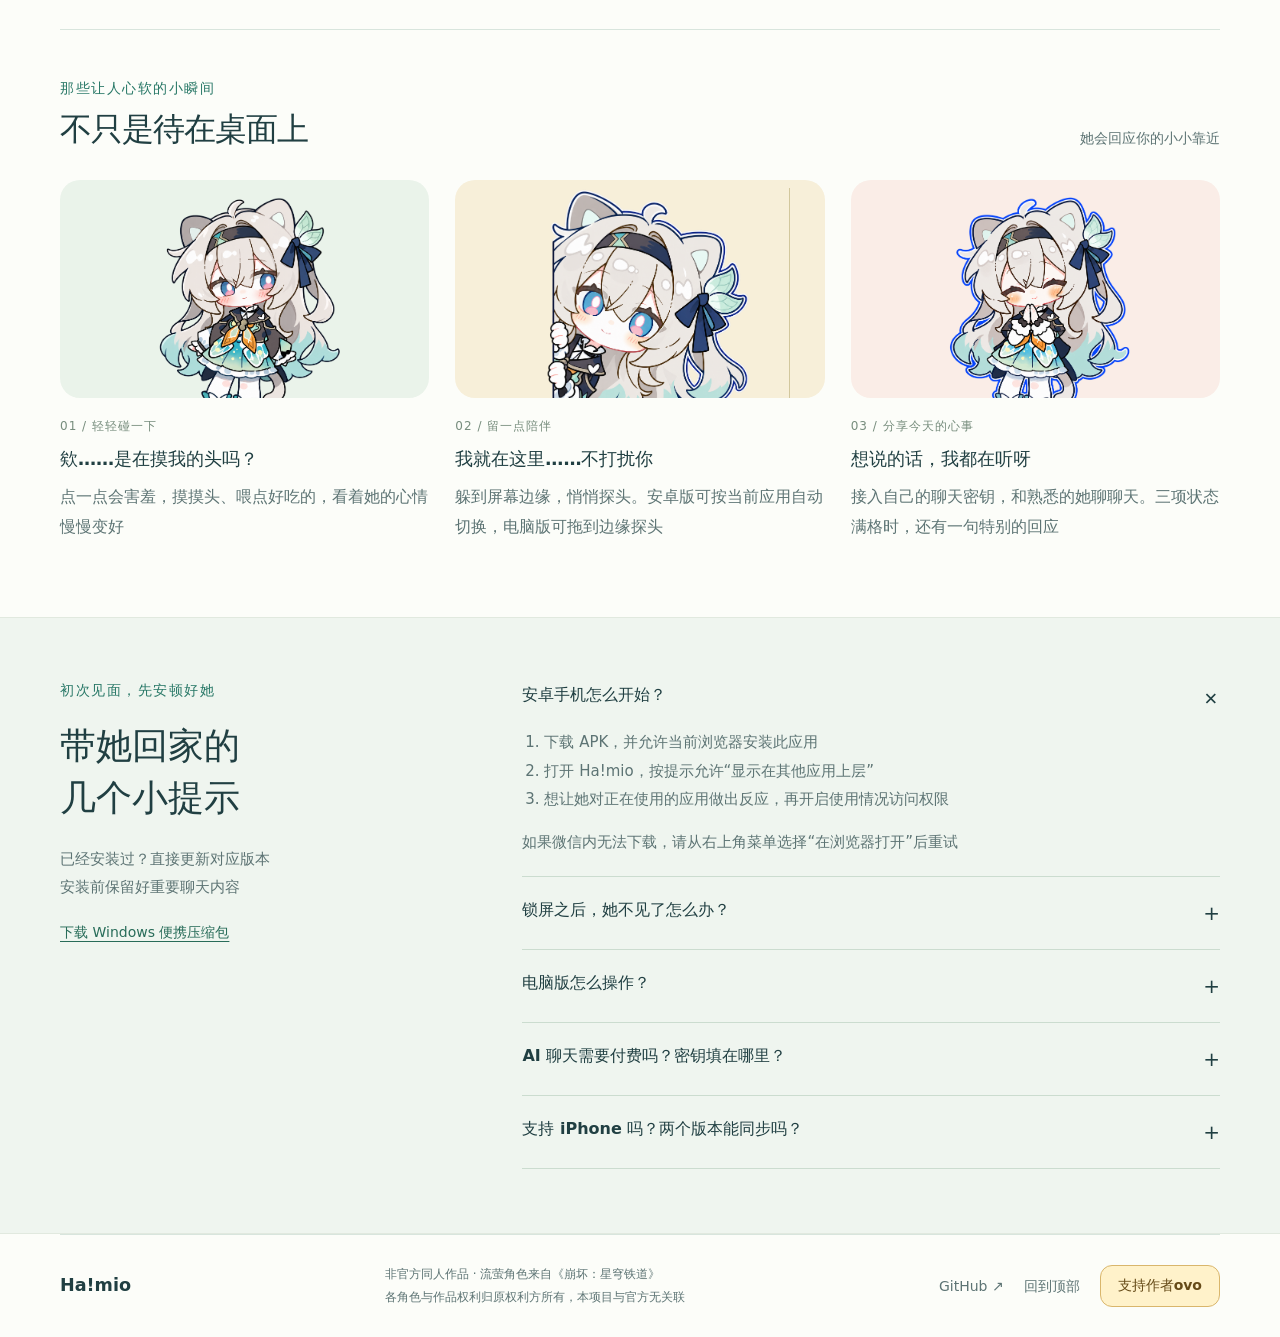
==== commit a75b187b: "Add release settling to Firefly Windows 1.1.5 and NIHILUX 1.0.3" ====
--- a/index.html
+++ b/index.html
@@ -29,8 +29,8 @@
             <p class="card-note">Android 8.0 及以上</p>
           </article>
           <article class="download-card">
-            <div class="platform"><svg viewBox="0 0 24 24" aria-hidden="true"><rect x="2" y="3.5" width="20" height="14" rx="2"/><path d="M8 21h8M12 17.5V21"/></svg><div><h2>Windows</h2><span>电脑版 · 1.1.4</span></div></div>
-            <a class="button secondary download" href="downloads/Ha-mio-Firefly-Windows-1.1.4.exe" download>下载电脑版 <span>EXE · 18.3 MB</span></a>
+            <div class="platform"><svg viewBox="0 0 24 24" aria-hidden="true"><rect x="2" y="3.5" width="20" height="14" rx="2"/><path d="M8 21h8M12 17.5V21"/></svg><div><h2>Windows</h2><span>电脑版 · 1.1.5</span></div></div>
+            <a class="button secondary download" href="downloads/Ha-mio-Firefly-Windows-1.1.5.exe" download>下载电脑版 <span>EXE · 18.3 MB</span></a>
             <p class="card-note">Windows 10 / 11 · x64</p>
           </article>
         </div>
@@ -59,24 +59,24 @@
         <button type="button" class="motion-toggle xuzhao-motion-toggle" id="xuzhao-motion-toggle" aria-pressed="false" hidden>开启晃动</button>
       </div>
       <div class="xuzhao-copy">
-        <p class="xuzhao-kicker">NIHILUX · 另一位屏幕边的伙伴 <span>Android · 1.0.2 / Windows · 1.0.2</span></p>
+        <p class="xuzhao-kicker">NIHILUX · 另一位屏幕边的伙伴 <span>Android · 1.0.3 / Windows · 1.0.3</span></p>
         <h2 id="xuzhao-title">虚照，认真陪你<br><span>偶尔也会露馅</span></h2>
         <p class="xuzhao-intro">二维马老师 ↔ 星神★阿哈，<br>从星夜画室到红月剧场，同一个虚照的两种出场方式</p>
         <ul class="xuzhao-features">
           <li>一键切换形态、表情头像与界面主题</li>
           <li>两种形态共用本机记录、密钥和设置</li>
           <li>AI 聊天、摸头喂食、左右探头与待办提醒</li>
-          <li>头部轻摆、发梢跟随，两种形态都多一点柔软生动</li>
+          <li>松手轻弹落稳，头部和发梢自然跟随</li>
         </ul>
         <div class="xuzhao-downloads">
           <article class="xuzhao-platform-card">
-            <h3>Android <span>手机版 · 1.0.2</span></h3>
-            <a class="button download xuzhao-download" href="downloads/Ha-mio-NIHILUX-Android-1.0.2.apk" download data-download-status="xuzhao-download-status">下载虚照安卓版 <span>APK · 41.2 MB</span></a>
+            <h3>Android <span>手机版 · 1.0.3</span></h3>
+            <a class="button download xuzhao-download" href="downloads/Ha-mio-NIHILUX-Android-1.0.3.apk" download data-download-status="xuzhao-download-status">下载虚照安卓版 <span>APK · 41.4 MB</span></a>
             <p class="xuzhao-requirements">Android 8.0 及以上<br>双形态体验版 · 待真机反馈</p>
           </article>
           <article class="xuzhao-platform-card">
-            <h3>Windows <span>电脑版 · 1.0.2</span></h3>
-            <a class="button download xuzhao-download" href="downloads/Ha-mio-NIHILUX-Windows-1.0.2.exe" download data-download-status="xuzhao-download-status">下载虚照 Windows 版 <span>EXE · 36.7 MB</span></a>
+            <h3>Windows <span>电脑版 · 1.0.3</span></h3>
+            <a class="button download xuzhao-download" href="downloads/Ha-mio-NIHILUX-Windows-1.0.3.exe" download data-download-status="xuzhao-download-status">下载虚照 Windows 版 <span>EXE · 36.8 MB</span></a>
             <p class="xuzhao-requirements">Windows 10 / 11 · x64<br>.NET Framework 4.8</p>
           </article>
         </div>
@@ -96,7 +96,7 @@
     </section>
 
     <section class="guide-section" id="guide" aria-labelledby="guide-title"><div class="wrap guide-layout">
-      <div class="guide-intro"><p class="eyebrow">初次见面，先安顿好她</p><h2 id="guide-title">带她回家的<br>几个小提示</h2><p>已经安装过？直接更新对应版本<br>安装前保留好重要聊天内容</p><a class="text-link" href="downloads/Ha-mio-Firefly-Windows-1.1.4-portable.zip" download>下载 Windows 便携压缩包</a></div>
+      <div class="guide-intro"><p class="eyebrow">初次见面，先安顿好她</p><h2 id="guide-title">带她回家的<br>几个小提示</h2><p>已经安装过？直接更新对应版本<br>安装前保留好重要聊天内容</p><a class="text-link" href="downloads/Ha-mio-Firefly-Windows-1.1.5-portable.zip" download>下载 Windows 便携压缩包</a></div>
       <div class="faqs">
         <details open><summary>安卓手机怎么开始？<span aria-hidden="true">+</span></summary><div class="answer"><ol><li>下载 APK，并允许当前浏览器安装此应用</li><li>打开 Ha!mio，按提示允许“显示在其他应用上层”</li><li>想让她对正在使用的应用做出反应，再开启使用情况访问权限</li></ol><p>如果微信内无法下载，请从右上角菜单选择“在浏览器打开”后重试</p></div></details>
         <details><summary>锁屏之后，她不见了怎么办？<span aria-hidden="true">+</span></summary><div class="answer"><p>通常是手机限制了后台运行。请在系统设置里允许 Ha!mio 自启动、后台运行，并将电池策略设为“不限制”。不同机型的入口名称会有差异</p><p>华为：设置 → 应用和服务 → 应用启动管理 → Ha!mio → 关闭自动管理，并允许三项后台权限</p><a class="text-link" href="assets/sleep-guide.png" target="_blank" rel="noopener">查看各品牌锁屏恢复图解</a><p>纯血鸿蒙通过兼容工具运行时，仍可能消失，也无法完整识别鸿蒙原生应用</p></div></details>
